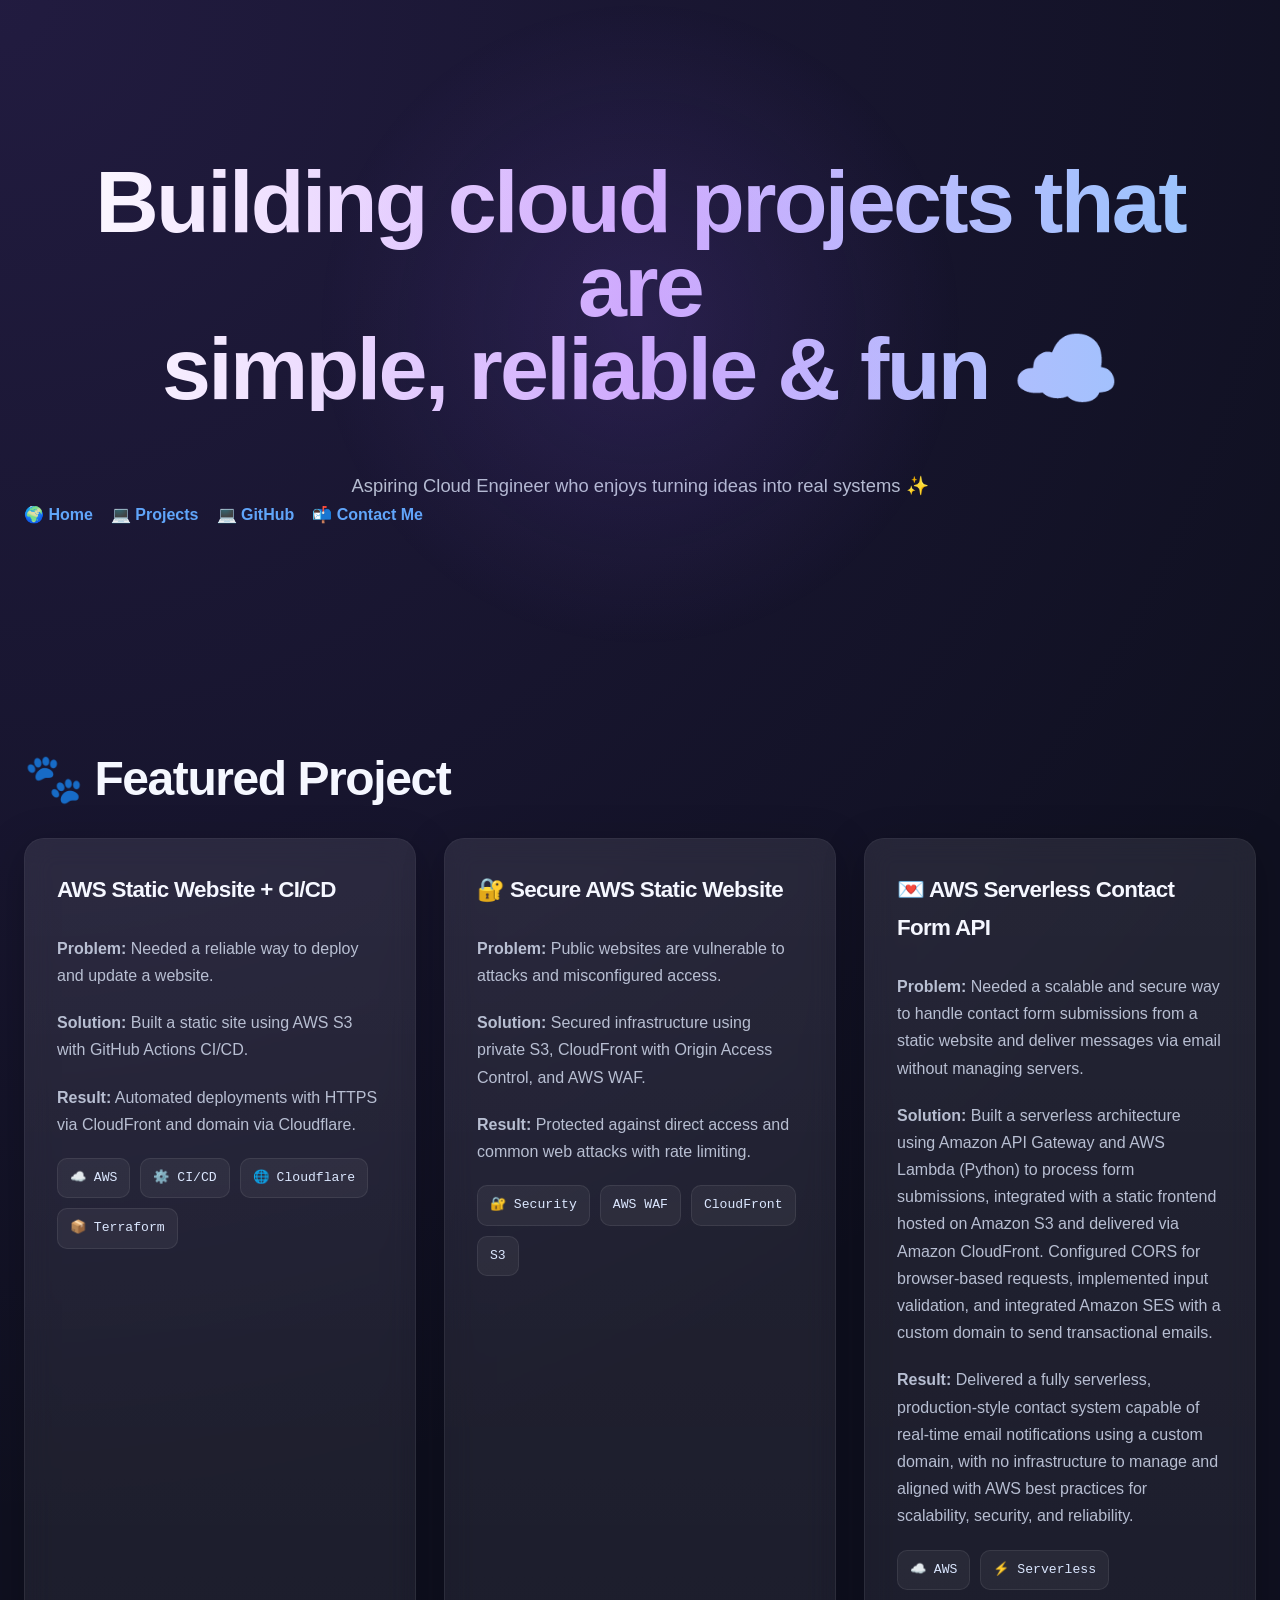
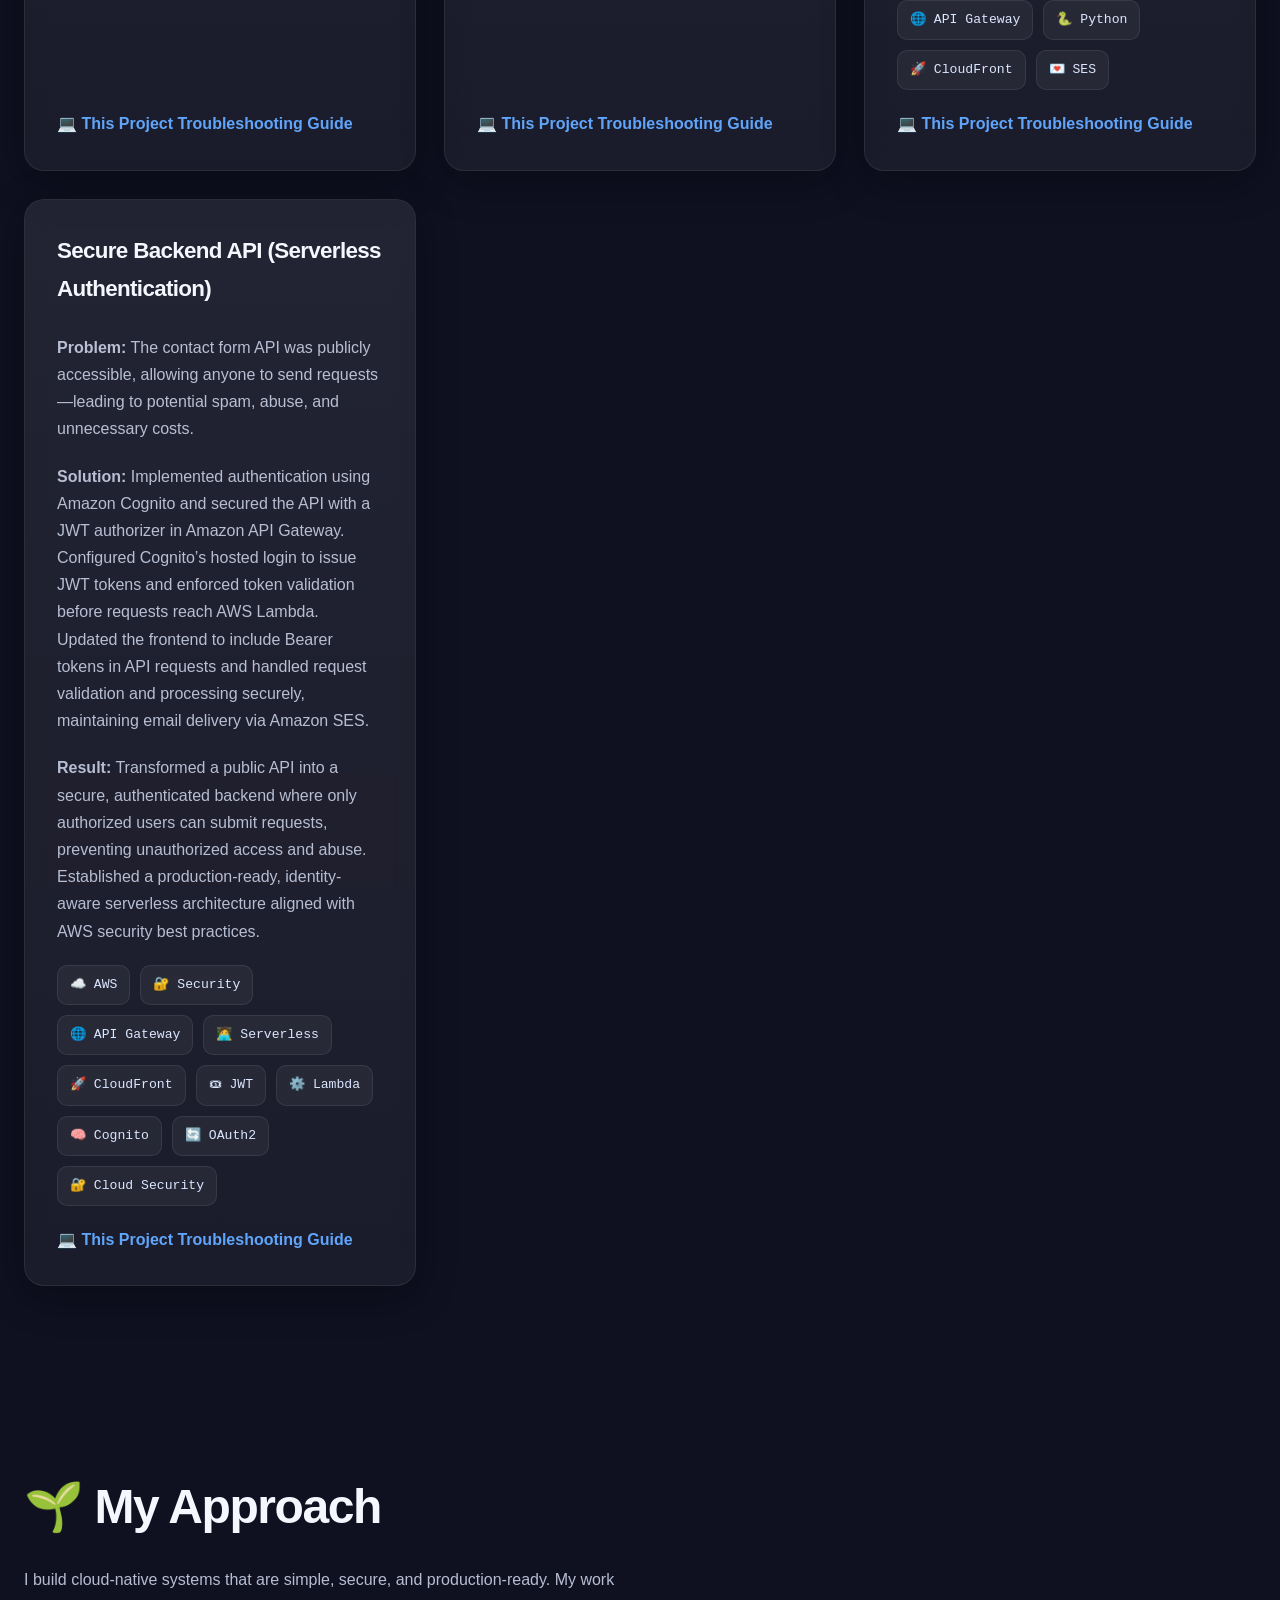
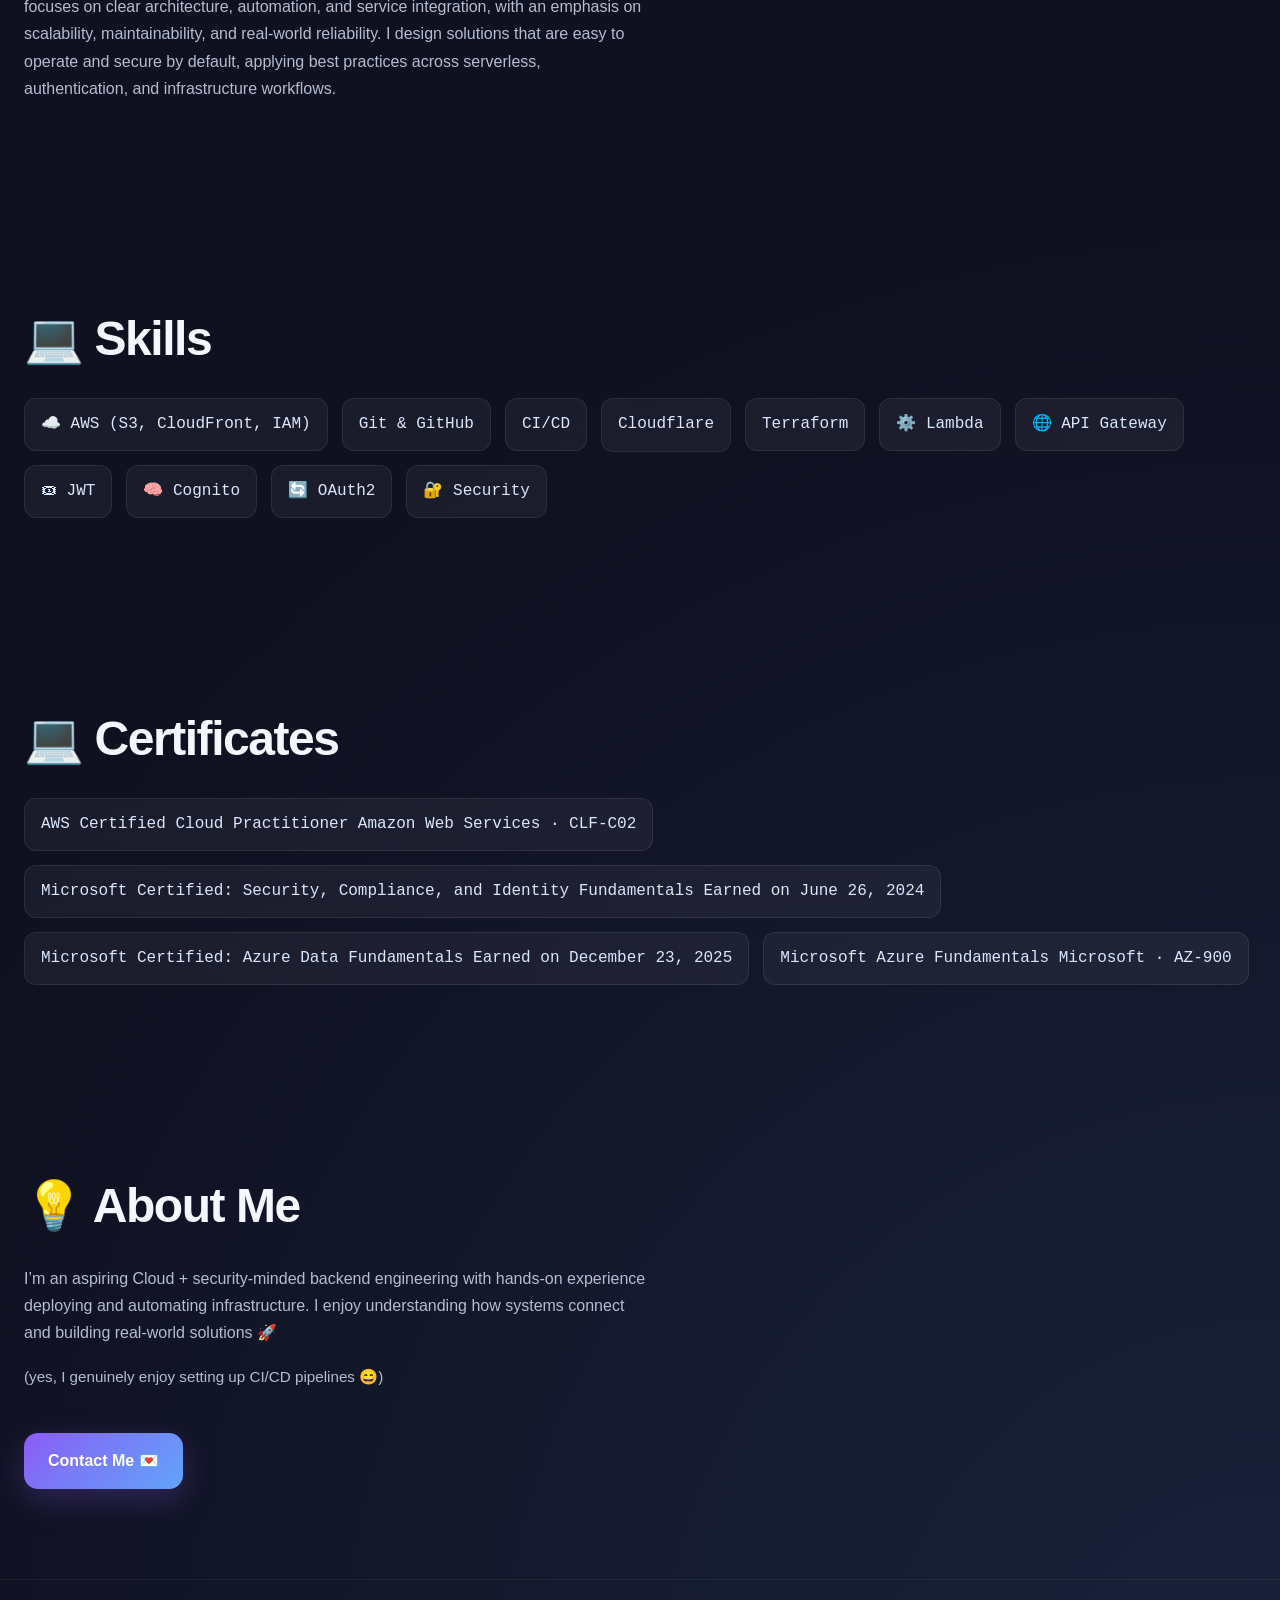
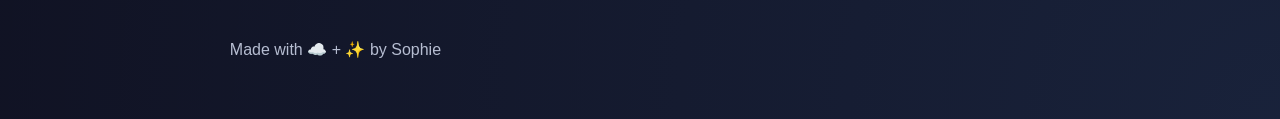
==== index.html @ dbc2b615 "Edit index content" ====
<!DOCTYPE html>
<html lang="en">
<head>
  <meta charset="UTF-8">
  <title>Sophie | Cloud Engineer ☁️</title>
  <meta name="viewport" content="width=device-width, initial-scale=1.0">

  <!-- Font -->
  <link href="https://fonts.googleapis.com/css2?family=Poppins:wght@300;400;600&display=swap" rel="stylesheet">

  <!-- CSS -->
  <link rel="stylesheet" href="styles.css">

     
</head>

<body>

  <!-- HERO -->
  <header class="hero">
    <h1>
      Building cloud projects that are<br>
      <span>simple, reliable & fun ☁️</span>
    </h1>
    <p class="tagline">
      Aspiring Cloud Engineer who enjoys turning ideas into real systems ✨
    </p>

      <div class="project-links">
      <a href="https://sophieworld.dev">🌍 Home</a>
      <a href="#projects">💻 Projects</a>
      <a href="https://github.com/User10538">💻 GitHub</a>
      <a href="#contact">📬 Contact Me</a>
    </div>
  </header>


  <!-- PROJECTS -->
  <section class="projects">
    <h2>🐾 Featured Project</h2>

<div class="projects-container" id ="projects">
  

  <div class="project-card">
    <h3>AWS Static Website + CI/CD</h3>

    <p><strong>Problem:</strong> Needed a reliable way to deploy and update a website.</p>
    <p><strong>Solution:</strong> Built a static site using AWS S3 with GitHub Actions CI/CD.</p>
    <p><strong>Result:</strong> Automated deployments with HTTPS via CloudFront and domain via Cloudflare.</p>

    <div class="tags">
      <span>☁️ AWS</span>
      <span>⚙️ CI/CD</span>
      <span>🌐 Cloudflare</span>
      <span>📦 Terraform</span>
    </div>
       <div class="project-links">
      <a href="https://sophieworld.atlassian.net/wiki/external/MWVhOWRiZjI1ZjM0NDRkMzgyNjg4NWQwNWUxMjgwNTY">💻 This Project Troubleshooting Guide</a>
    </div>
  </div>


  <div class="project-card">
    <h3>🔐 Secure AWS Static Website</h3>

    <p><strong>Problem:</strong> Public websites are vulnerable to attacks and misconfigured access.</p>
    <p><strong>Solution:</strong> Secured infrastructure using private S3, CloudFront with Origin Access Control, and AWS WAF.</p>
    <p><strong>Result:</strong> Protected against direct access and common web attacks with rate limiting.</p>

    <div class="tags">
      <span>🔐 Security</span>
      <span>AWS WAF</span>
      <span>CloudFront</span>
      <span>S3</span>
    </div>
       <div class="project-links">
      <a href="https://sophieworld.atlassian.net/wiki/external/M2U2MmE0ZGE2YWQ1NDhlZmI2MGJiOGY1M2U3ODUxMGE">💻 This Project Troubleshooting Guide</a>
    </div>
  </div>

  <div class="project-card">
    <h3>💌 AWS Serverless Contact Form API</h3>

    <p><strong>Problem:</strong> Needed a scalable and secure way to handle contact form submissions from a static website and 
      deliver messages via email without managing servers.</p>
    <p><strong>Solution:</strong> Built a serverless architecture using Amazon API Gateway and AWS Lambda (Python) to process form submissions, 
      integrated with a static frontend hosted on Amazon S3 and delivered via Amazon CloudFront. Configured CORS for browser-based requests, 
      implemented input validation, and integrated Amazon SES with a custom domain to send transactional emails.</p>
    <p><strong>Result:</strong> Delivered a fully serverless, production-style contact system capable of real-time email notifications using a
       custom domain, with no infrastructure to manage and aligned with AWS best practices for scalability, security, and reliability.</p>

    <div class="tags">
      <span>☁️ AWS</span>
      <span>⚡ Serverless</span>
      <span>🌐 API Gateway</span>
      <span>🐍 Python </span>
      <span>🚀 CloudFront</span>
      <span>💌  SES</span>
    </div>
    <div class="project-links">
      <a href="https://sophieworld.atlassian.net/wiki/external/YTQ1YmYyOWI2MWUzNGM2OGJiYjJjZmY1Y2RmMjhlNWE">💻 This Project Troubleshooting Guide</a>
    </div>
  </div>

  <div class="project-card">
    <h3> Secure Backend API (Serverless Authentication)</h3>

    <p><strong>Problem:</strong> The contact form API was publicly accessible, allowing anyone to send 
      requests—leading to potential spam, abuse, and unnecessary costs.</p>
    <p><strong>Solution:</strong> Implemented authentication using Amazon Cognito and secured the API with a JWT authorizer in Amazon API
       Gateway. Configured Cognito’s hosted login to issue JWT tokens and enforced token validation before requests reach AWS Lambda. 
       Updated the frontend to include Bearer tokens in API requests and handled request validation and processing securely, maintaining email delivery via Amazon SES.</p>
    <p><strong>Result:</strong> Transformed a public API into a secure, authenticated backend where only authorized users can submit requests, 
      preventing unauthorized access and abuse. Established a production-ready, identity-aware serverless architecture aligned with AWS security best practices.</p>

    <div class="tags">
      <span>☁️ AWS</span>
      <span>🔐 Security</span>
      <span>🌐 API Gateway</span>
      <span>🧑‍💻 Serverless</span>
      <span>🚀 CloudFront</span>
      <span>🎟 JWT</span>
      <span>⚙️ Lambda</span>
      <span>🧠 Cognito</span>
      <span>🔄 OAuth2</span>
      <span>🔐 Cloud Security</span>
    </div>
    <div class="project-links">
      <a href="https://sophieworld.atlassian.net/wiki/external/ZDk4ODVmYTkwNTE2NDFkZTk5OGEwMDhiNWNiNjA1MjU">💻 This Project Troubleshooting Guide</a>
    </div>
  </div>
   </div>
</div>

</div>

  </section>
<!-- 
  ARCHITECTURE
  <section class="architecture">
    <h2>☁️ How It Works</h2>

      <p class="arch-desc">
      This project uses a simple but powerful cloud architecture:
    </p>

    <div class="diagram">
      <div>User 🌍</div>
      <div>↓</div>
      <div>Cloudflare 🌐</div>
      <div>↓</div>
      <div>CloudFront ⚡</div>
      <div>↓</div>
      <div>S3 Bucket 📦</div>
    </div>

<p class="arch-desc">
      Designed and deployed a secure cloud architecture using AWS S3, CloudFront, and AWS WAF. 
      Implemented Origin Access Control, managed security rules, and rate limiting to prevent unauthorized access and mitigate common web threats.
    </p>
  <div class="diagram">
    <div>🌍 User</div>
    <div>↓</div>
    <div>🌐 Cloudflare</div>
    <div>↓</div>
    <div>🛡️ AWS WAF</div>
    <div>↓</div>
    <div>⚡ CloudFront</div>
    <div>↓</div>
    <div>📦 S3 (Private)</div>
  </div>
    
  </section> -->

  <!-- APPROACH -->
  <section class="approach">
    <h2>🌱 My Approach</h2>
    <p>
      I build cloud-native systems that are simple, secure, and production-ready. My work focuses on clear architecture, automation, 
      and service integration, with an emphasis on scalability, maintainability, and real-world reliability. I design solutions that are 
      easy to operate and secure by default, applying best practices across serverless, authentication, and infrastructure workflows.
    </p>
  </section>

  <!-- SKILLS -->
  <section class="skills-section">
    <h2>💻 Skills</h2>

    <div class="skills">
      <span>☁️ AWS (S3, CloudFront, IAM)</span>
      <span>Git & GitHub</span>
      <span>CI/CD</span>
      <span>Cloudflare</span>
      <span>Terraform</span>
      <span>⚙️ Lambda</span>
      <span>🌐 API Gateway</span>
      <span>🎟 JWT</span>
      <span>🧠 Cognito</span>
      <span>🔄 OAuth2</span>
      <span>🔐 Security</span>
    </div>
  </section>

    <!-- Certificates -->
  <section class="skills-section">
    <h2>💻 Certificates</h2>

    <div class="skills">
      <span>AWS Certified Cloud Practitioner
        Amazon Web Services · CLF-C02</span>
      <span>Microsoft Certified: Security, Compliance, and Identity Fundamentals
        Earned on June 26, 2024</span>
      <span>Microsoft Certified: Azure Data Fundamentals
        Earned on December 23, 2025</span>
      <span>Microsoft Azure Fundamentals
        Microsoft · AZ-900</span>
    </div>
  </section>

  <!-- ABOUT -->
  <section class="about">
    <h2>💡 About Me</h2>

    <p>
      I’m an aspiring Cloud + security-minded backend engineering with hands-on experience deploying and automating infrastructure.
      I enjoy understanding how systems connect and building real-world solutions 🚀
    </p>

    <p class="small-note">
      (yes, I genuinely enjoy setting up CI/CD pipelines 😄)
    </p>
    <div id="contact">
    <a class="cta" href="contact.html">
      Contact Me 💌
    </a>
    </div>
    </section>
  </section>

  <!-- FOOTER -->
  <footer>
    <p>Made with ☁️ + ✨ by Sophie</p>
  </footer>

  <!-- SCROLL ANIMATION -->
  <script>
    const elements = document.querySelectorAll("section");

    const observer = new IntersectionObserver(entries => {
      entries.forEach(entry => {
        if (entry.isIntersecting) {
          entry.target.classList.add("show");
        }
      });
    });

    elements.forEach(el => {
      el.classList.add("fade-in");
      observer.observe(el);
    });
  </script>

</body>
</html>
---- styles.css ----
/* =========================================
   SOPHIEWORLD.DEV
   MODERN CLOUD ENGINEER PORTFOLIO
========================================= */

:root {
  --bg: #0f1020;

  --surface: rgba(255, 255, 255, 0.05);
  --surface-strong: rgba(255, 255, 255, 0.08);

  --text: #f5f7ff;
  --muted: #b6bdd1;

  --accent: #8b5cf6;
  --accent-2: #60a5fa;

  --accent-soft: rgba(139, 92, 246, 0.18);

  --border: rgba(255, 255, 255, 0.08);

  --shadow:
    0 10px 40px rgba(0, 0, 0, 0.25);

  --radius: 20px;

  --max-width: 1200px;
}

/* =========================================
   RESET
========================================= */

* {
  box-sizing: border-box;
}

html {
  scroll-behavior: smooth;
}

body {
  margin: 0;

  font-family: 'Inter', sans-serif;

  color: var(--text);

  background:
    radial-gradient(
      circle at top left,
      rgba(139, 92, 246, 0.15),
      transparent 30%
    ),

    radial-gradient(
      circle at bottom right,
      rgba(96, 165, 250, 0.12),
      transparent 30%
    ),

    var(--bg);

  line-height: 1.7;

  -webkit-font-smoothing: antialiased;
  text-rendering: optimizeLegibility;

  overflow-x: hidden;

  position: relative;
}

/* =========================================
   SUBTLE NOISE TEXTURE
========================================= */

body::after {
  content: "";

  position: fixed;
  inset: 0;

  background-image:
    radial-gradient(
      rgba(255,255,255,0.03) 1px,
      transparent 1px
    );

  background-size: 4px 4px;

  opacity: 0.15;

  pointer-events: none;

  z-index: -1;
}

/* =========================================
   TYPOGRAPHY
========================================= */

h1,
h2,
h3,
h4 {
  margin-top: 0;
  letter-spacing: -0.03em;
}

h1 {
  font-size: clamp(3rem, 7vw, 5.5rem);
  line-height: 0.95;
  font-weight: 800;
}

h2 {
  font-size: clamp(2rem, 5vw, 3rem);
  margin-bottom: 18px;
}

h3 {
  font-size: 1.4rem;
}

p {
  color: var(--muted);
  font-size: 1rem;

  max-width: 70ch;
}

a {
  text-decoration: none;
}

.highlight {
  color: var(--accent-2);
}

/* =========================================
   LAYOUT
========================================= */

section {
  padding: 90px 24px;
}

.container {
  width: 100%;
  max-width: var(--max-width);
  margin: 0 auto;
}

/* =========================================
   NAVBAR
========================================= */

.navbar {
  position: sticky;
  top: 0;

  z-index: 1000;

  backdrop-filter: blur(14px);

  background:
    rgba(15,16,32,0.7);

  border-bottom:
    1px solid rgba(255,255,255,0.06);
}

.nav-container {
  max-width: var(--max-width);

  margin: 0 auto;

  padding: 18px 24px;

  display: flex;
  justify-content: space-between;
  align-items: center;
}

.logo {
  font-weight: 800;
  font-size: 1.1rem;

  color: white;
}

.nav-links {
  display: flex;
  gap: 24px;
}

.nav-links a {
  color: var(--muted);

  font-weight: 500;

  transition: color 0.2s ease;
}

.nav-links a:hover {
  color: white;
}

/* =========================================
   HERO
========================================= */

.hero {
  padding: 160px 24px 120px;
  text-align: center;
  position: relative;
}

.hero::before {
  content: "";

  position: absolute;
  inset: 0;

  background:
    radial-gradient(
      circle at center,
      rgba(139, 92, 246, 0.15),
      transparent 45%
    );

  pointer-events: none;
}

.hero-content {
  position: relative;
  z-index: 2;

  max-width: 950px;
  margin: 0 auto;
}

.hero h1 {
  background:
    linear-gradient(
      90deg,
      #ffffff,
      #d8b4fe,
      #93c5fd
    );

  -webkit-background-clip: text;
  -webkit-text-fill-color: transparent;
}

.hero p {
  max-width: 700px;

  margin: 28px auto 0;

  font-size: 1.15rem;
}

.tagline {
  color: var(--muted);
}

.hero-buttons {
  margin-top: 42px;

  display: flex;
  justify-content: center;
  gap: 16px;
  flex-wrap: wrap;
}

/* =========================================
   BUTTONS
========================================= */

.button {
  display: inline-flex;
  align-items: center;
  justify-content: center;

  padding: 14px 22px;

  border-radius: 14px;

  font-weight: 600;

  transition:
    transform 0.25s ease,
    opacity 0.25s ease,
    background 0.25s ease;
}

.button-primary {
  background:
    linear-gradient(
      135deg,
      var(--accent),
      var(--accent-2)
    );

  color: white;

  box-shadow:
    0 10px 30px rgba(139, 92, 246, 0.25);
}

.button-primary:hover {
  transform: translateY(-3px);
}

.button-secondary {
  background: rgba(255,255,255,0.04);

  border: 1px solid var(--border);

  color: var(--text);

  backdrop-filter: blur(10px);
}

.button-secondary:hover {
  background: rgba(255,255,255,0.08);
}

/* =========================================
   SECTION HEADERS
========================================= */

.section-header {
  margin-bottom: 60px;
}

.section-header h2 {
  margin-bottom: 14px;
}

.section-header p {
  max-width: 700px;
}

/* =========================================
   PROJECTS
========================================= */

.projects-container {
  display: grid;

  grid-template-columns:
    repeat(auto-fit, minmax(340px, 1fr));

  gap: 28px;
}

.project-card {
  background: var(--surface);

  backdrop-filter: blur(14px);

  border: 1px solid var(--border);

  border-radius: var(--radius);

  padding: 32px;

  box-shadow: var(--shadow);

  transition:
    transform 0.3s ease,
    border-color 0.3s ease,
    box-shadow 0.3s ease;

  display: flex;
  flex-direction: column;
  gap: 20px;

  position: relative;

  overflow: hidden;
}

.project-card::before {
  content: "";

  position: absolute;

  inset: 0;

  background:
    linear-gradient(
      180deg,
      rgba(255,255,255,0.04),
      transparent
    );

  pointer-events: none;
}

.project-card:hover {
  transform: translateY(-8px);

  border-color:
    rgba(139, 92, 246, 0.35);

  box-shadow:
    0 25px 60px rgba(139,92,246,0.15),
    0 0 30px rgba(96,165,250,0.08);
}

.project-card h3 {
  margin-bottom: 6px;
}

.project-card p {
  margin: 0;
}

/* =========================================
   TAGS
========================================= */

.tags {
  display: flex;
  flex-wrap: wrap;
  gap: 10px;
}

.tags span {
  background:
    rgba(255,255,255,0.05);

  border:
    1px solid rgba(255,255,255,0.08);

  color: #dbe7ff;

  padding: 8px 12px;

  border-radius: 10px;

  font-size: 0.82rem;
  font-weight: 500;

  font-family:
    'JetBrains Mono',
    monospace;
}

/* =========================================
   LINKS
========================================= */

.project-links {
  display: flex;
  gap: 18px;

  margin-top: auto;
}

.project-links a {
  color: var(--accent-2);

  font-weight: 600;

  transition: opacity 0.2s ease;
}

.project-links a:hover {
  opacity: 0.7;
}

/* =========================================
   ARCHITECTURE SECTION
========================================= */

.architecture {
  position: relative;
}

.architecture::before {
  content: "";

  position: absolute;
  inset: 0;

  background:
    linear-gradient(
      180deg,
      rgba(255,255,255,0.02),
      transparent
    );

  pointer-events: none;
}

.arch-desc {
  margin-bottom: 40px;
}

.diagram {
  display: flex;
  flex-direction: column;
  align-items: center;

  gap: 16px;
}

.diagram div {
  background:
    rgba(255,255,255,0.05);

  backdrop-filter: blur(12px);

  border:
    1px solid rgba(255,255,255,0.08);

  border-radius: 14px;

  padding: 16px 24px;

  min-width: 240px;

  box-shadow:
    0 10px 30px rgba(0,0,0,0.2);

  font-weight: 600;
}

/* =========================================
   SKILLS
========================================= */

.skills-section {
  position: relative;
}

.skills {
  display: flex;
  flex-wrap: wrap;
  gap: 14px;
}

.skills span {
  background:
    rgba(255,255,255,0.05);

  border:
    1px solid rgba(255,255,255,0.08);

  backdrop-filter: blur(12px);

  padding: 12px 16px;

  border-radius: 12px;

  color: #dbe7ff;

  font-weight: 500;

  transition:
    transform 0.2s ease,
    background 0.2s ease;

  font-family:
    'JetBrains Mono',
    monospace;
}

.skills span:hover {
  transform: translateY(-3px);

  background:
    rgba(255,255,255,0.08);
}

/* =========================================
   ABOUT
========================================= */

.about {
  position: relative;
}

.about-content {
  max-width: 750px;
}

.small-note {
  margin-top: 18px;

  font-size: 0.95rem;
}

/* =========================================
   CTA
========================================= */

.cta {
  display: inline-flex;

  margin-top: 28px;

  padding: 14px 24px;

  border-radius: 14px;

  background:
    linear-gradient(
      135deg,
      var(--accent),
      var(--accent-2)
    );

  color: white;

  font-weight: 600;

  box-shadow:
    0 10px 30px rgba(139,92,246,0.25);

  transition:
    transform 0.25s ease;
}

.cta:hover {
  transform: translateY(-3px);
}

/* =========================================
   FOOTER
========================================= */

footer {
  padding: 40px 24px;

  color: #8e97aa;

  text-align: center;

  font-size: 0.9rem;

  border-top:
    1px solid rgba(255,255,255,0.06);
}

/* =========================================
   ANIMATIONS
========================================= */

.fade-in {
  opacity: 0;

  transform: translateY(30px);

  transition:
    opacity 0.8s ease,
    transform 0.8s ease;
}

.fade-in.show {
  opacity: 1;
  transform: translateY(0);
}

/* =========================================
   RESPONSIVE
========================================= */

@media (max-width: 768px) {
  section {
    padding: 72px 20px;
  }

  .hero {
    padding: 130px 20px 90px;
  }

  .hero-buttons {
    flex-direction: column;
    align-items: center;
  }

  .projects-container {
    grid-template-columns: 1fr;
  }

  .project-card {
    padding: 26px;
  }

  .nav-links {
    display: none;
  }

  h1 {
    line-height: 1;
  }
}
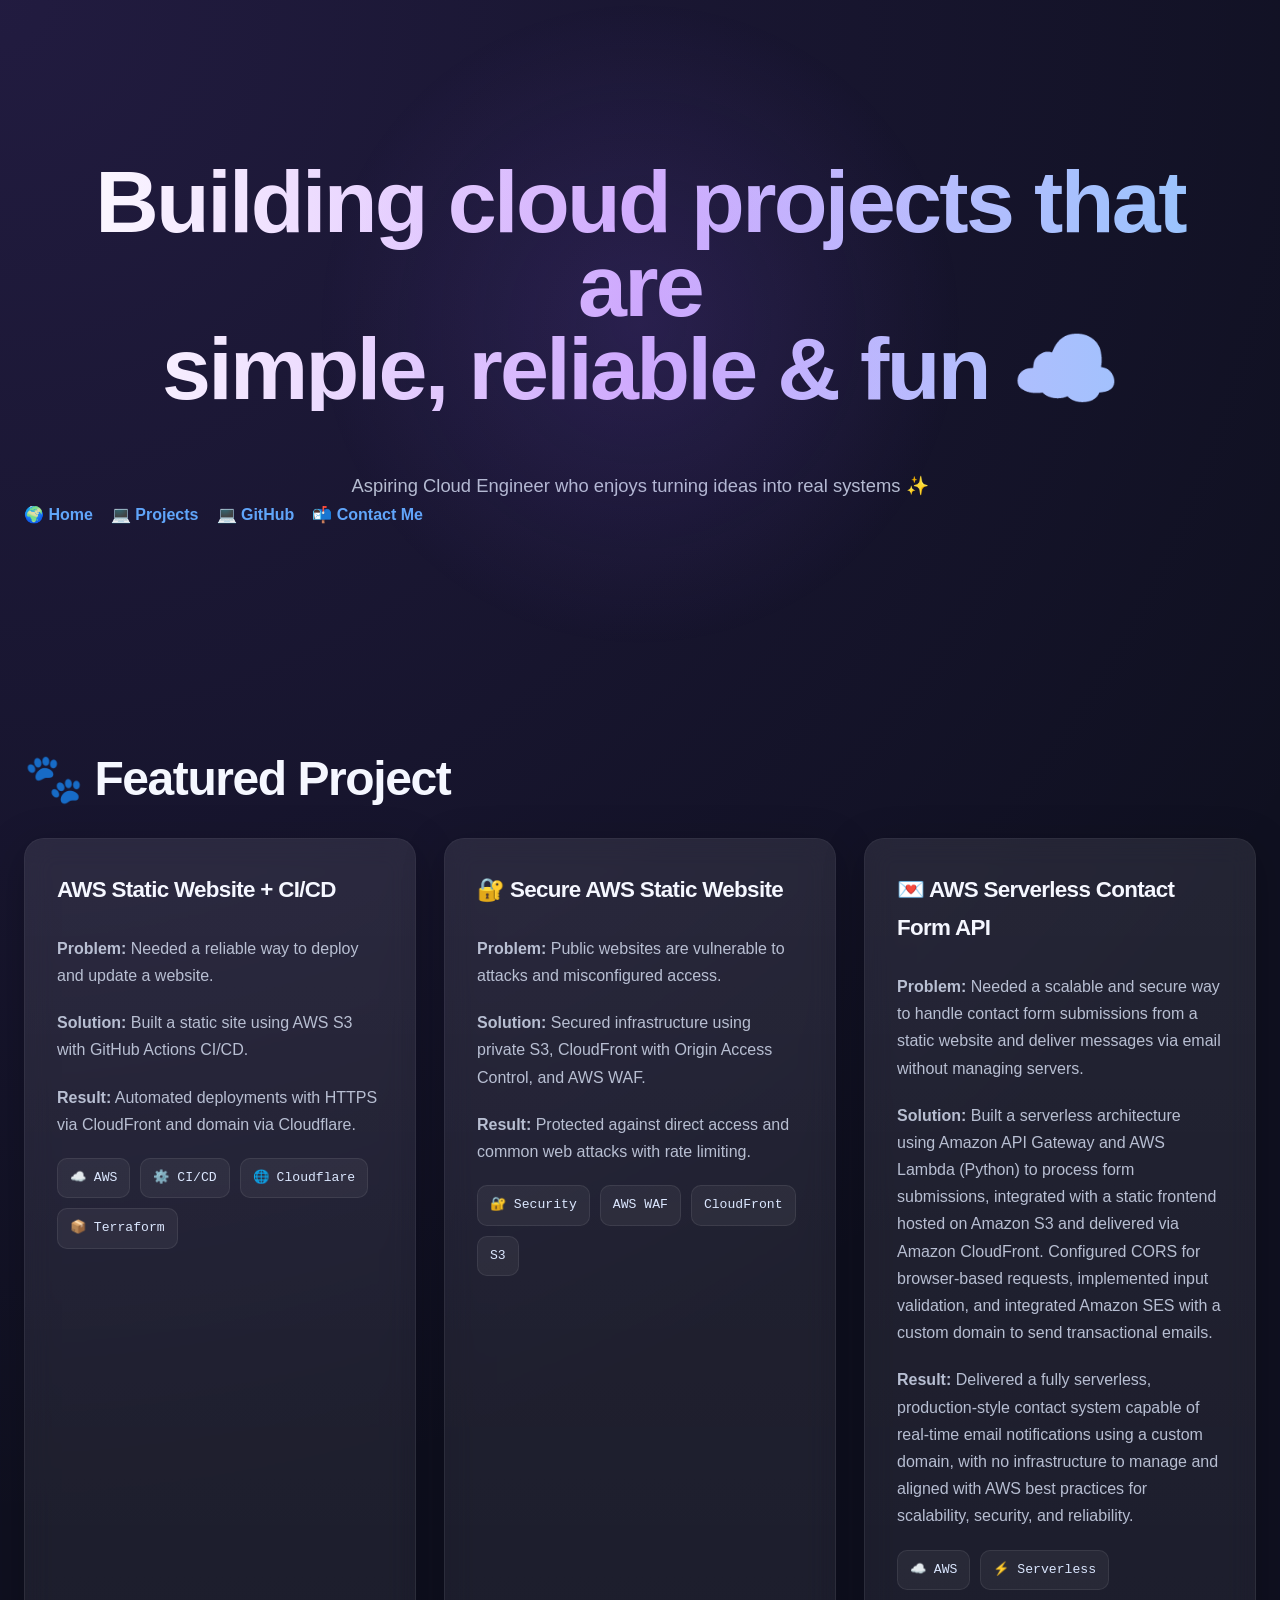
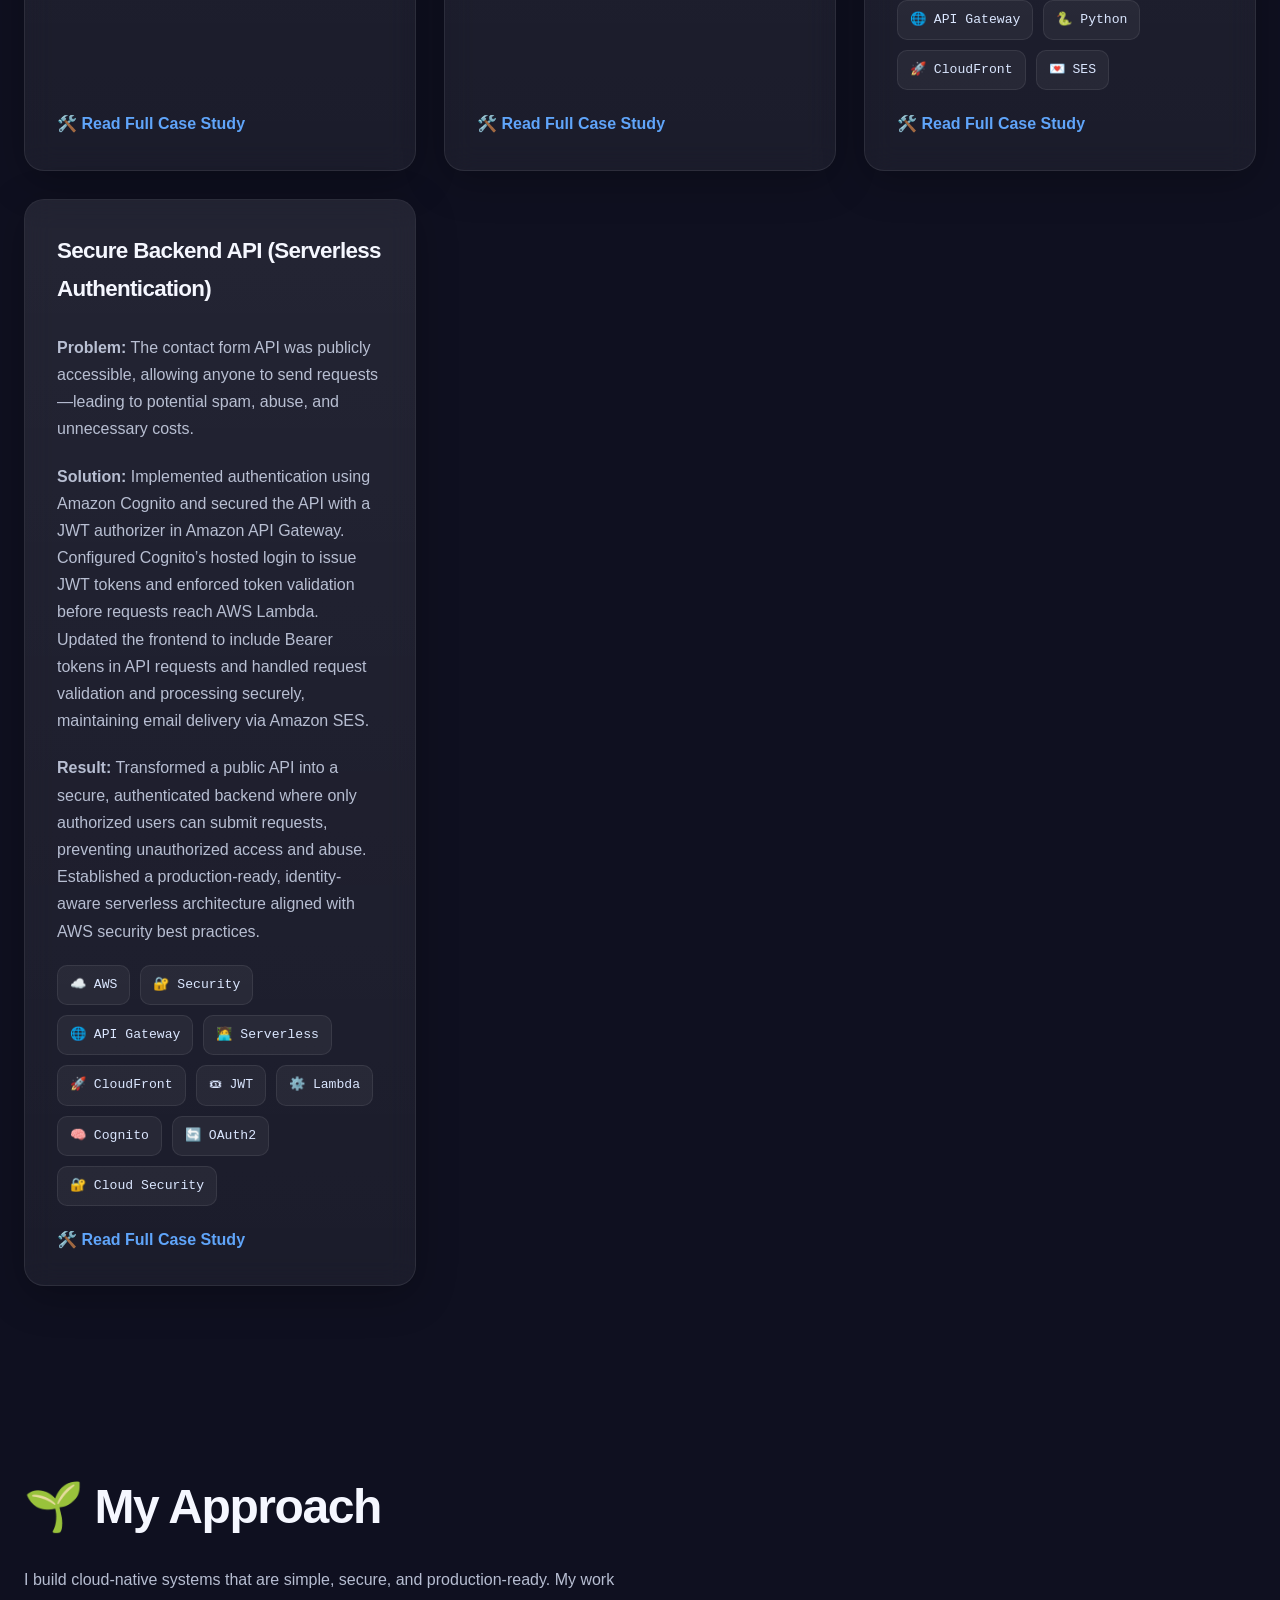
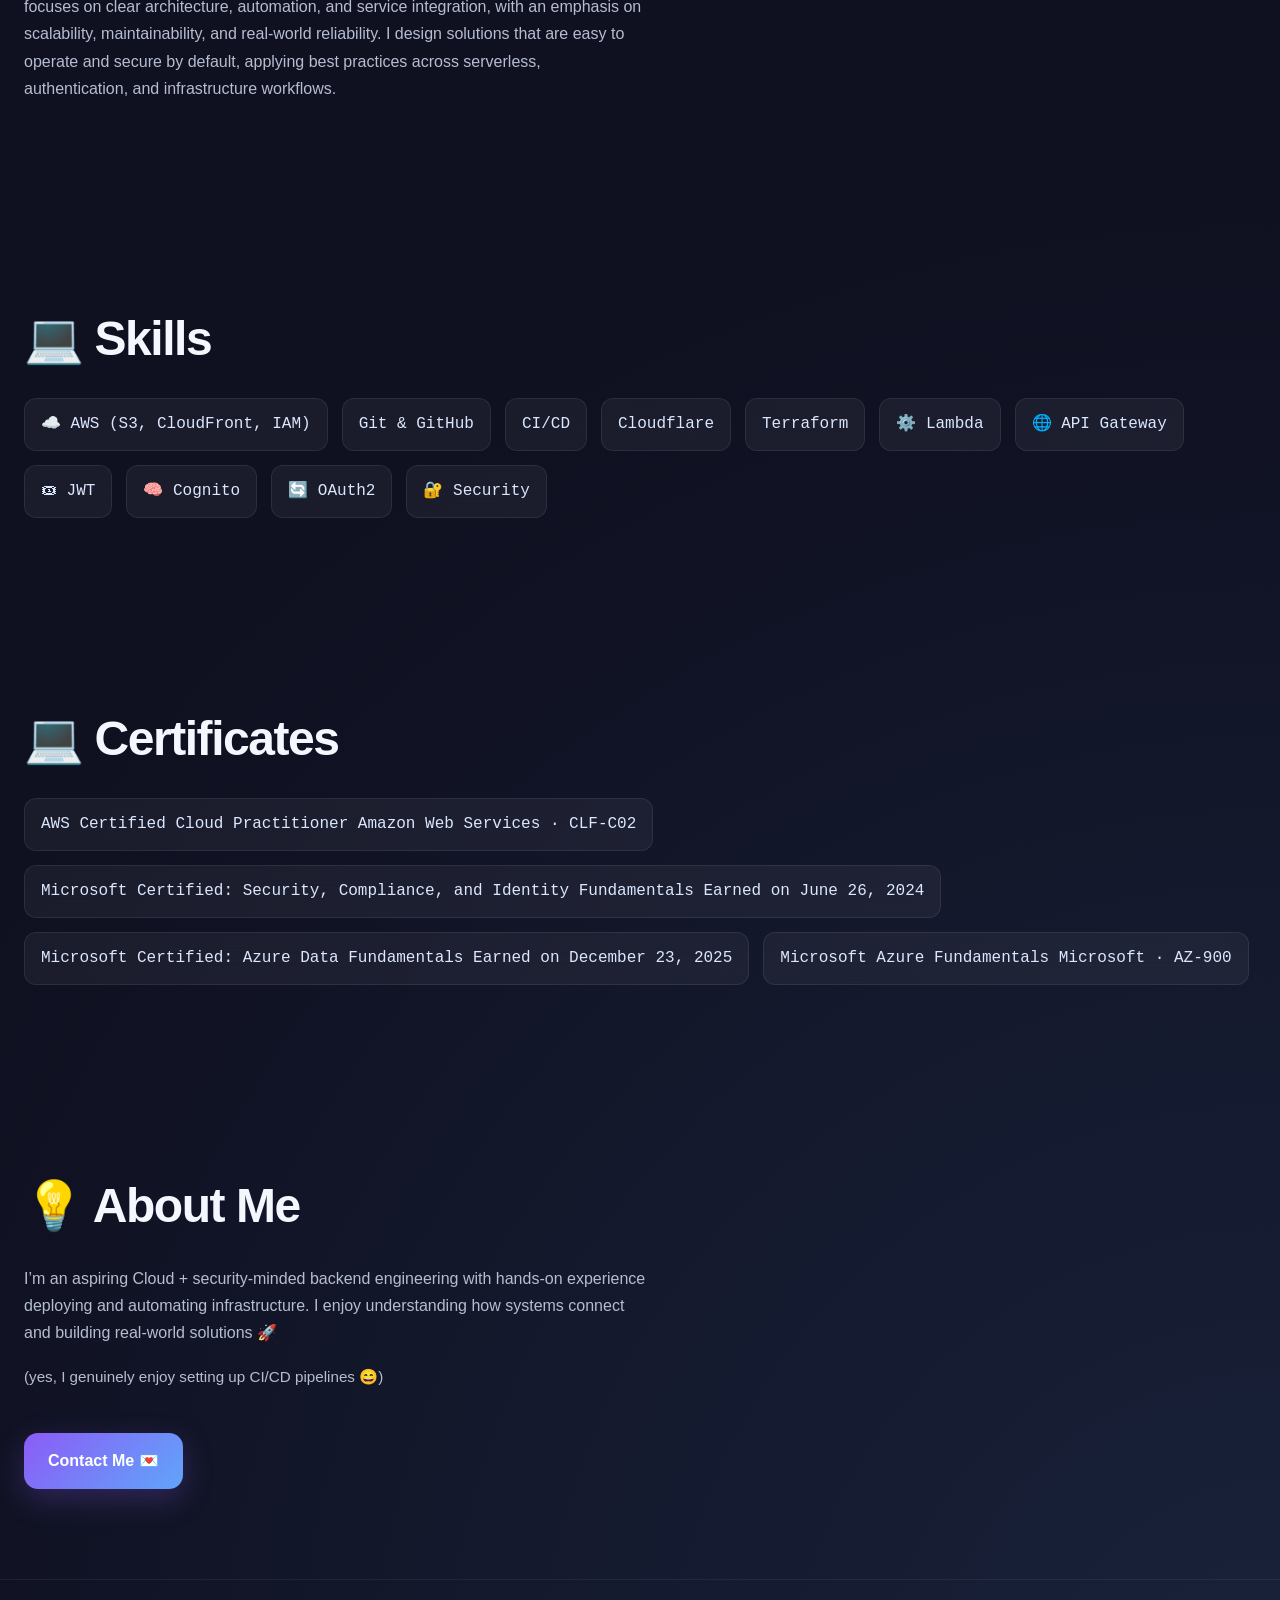
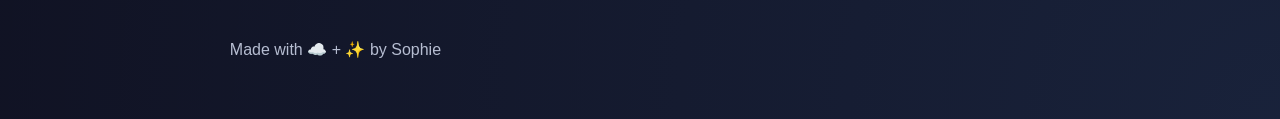
==== commit 8fd59c4b: "Edit index content" ====
--- a/index.html
+++ b/index.html
@@ -56,7 +56,7 @@
       <span>📦 Terraform</span>
     </div>
        <div class="project-links">
-      <a href="https://sophieworld.atlassian.net/wiki/external/MWVhOWRiZjI1ZjM0NDRkMzgyNjg4NWQwNWUxMjgwNTY">💻 This Project Troubleshooting Guide</a>
+      <a href="https://sophieworld.atlassian.net/wiki/external/MWVhOWRiZjI1ZjM0NDRkMzgyNjg4NWQwNWUxMjgwNTY">🛠️ Read Full Case Study</a>
     </div>
   </div>
 
@@ -75,7 +75,7 @@
       <span>S3</span>
     </div>
        <div class="project-links">
-      <a href="https://sophieworld.atlassian.net/wiki/external/M2U2MmE0ZGE2YWQ1NDhlZmI2MGJiOGY1M2U3ODUxMGE">💻 This Project Troubleshooting Guide</a>
+      <a href="https://sophieworld.atlassian.net/wiki/external/M2U2MmE0ZGE2YWQ1NDhlZmI2MGJiOGY1M2U3ODUxMGE">🛠️ Read Full Case Study</a>
     </div>
   </div>
 
@@ -99,7 +99,7 @@
       <span>💌  SES</span>
     </div>
     <div class="project-links">
-      <a href="https://sophieworld.atlassian.net/wiki/external/YTQ1YmYyOWI2MWUzNGM2OGJiYjJjZmY1Y2RmMjhlNWE">💻 This Project Troubleshooting Guide</a>
+      <a href="https://sophieworld.atlassian.net/wiki/external/YTQ1YmYyOWI2MWUzNGM2OGJiYjJjZmY1Y2RmMjhlNWE">🛠️ Read Full Case Study</a>
     </div>
   </div>
 
@@ -127,7 +127,7 @@
       <span>🔐 Cloud Security</span>
     </div>
     <div class="project-links">
-      <a href="https://sophieworld.atlassian.net/wiki/external/ZDk4ODVmYTkwNTE2NDFkZTk5OGEwMDhiNWNiNjA1MjU">💻 This Project Troubleshooting Guide</a>
+      <a href="https://sophieworld.atlassian.net/wiki/external/ZDk4ODVmYTkwNTE2NDFkZTk5OGEwMDhiNWNiNjA1MjU">🛠️ Read Full Case Study</a>
     </div>
   </div>
    </div>
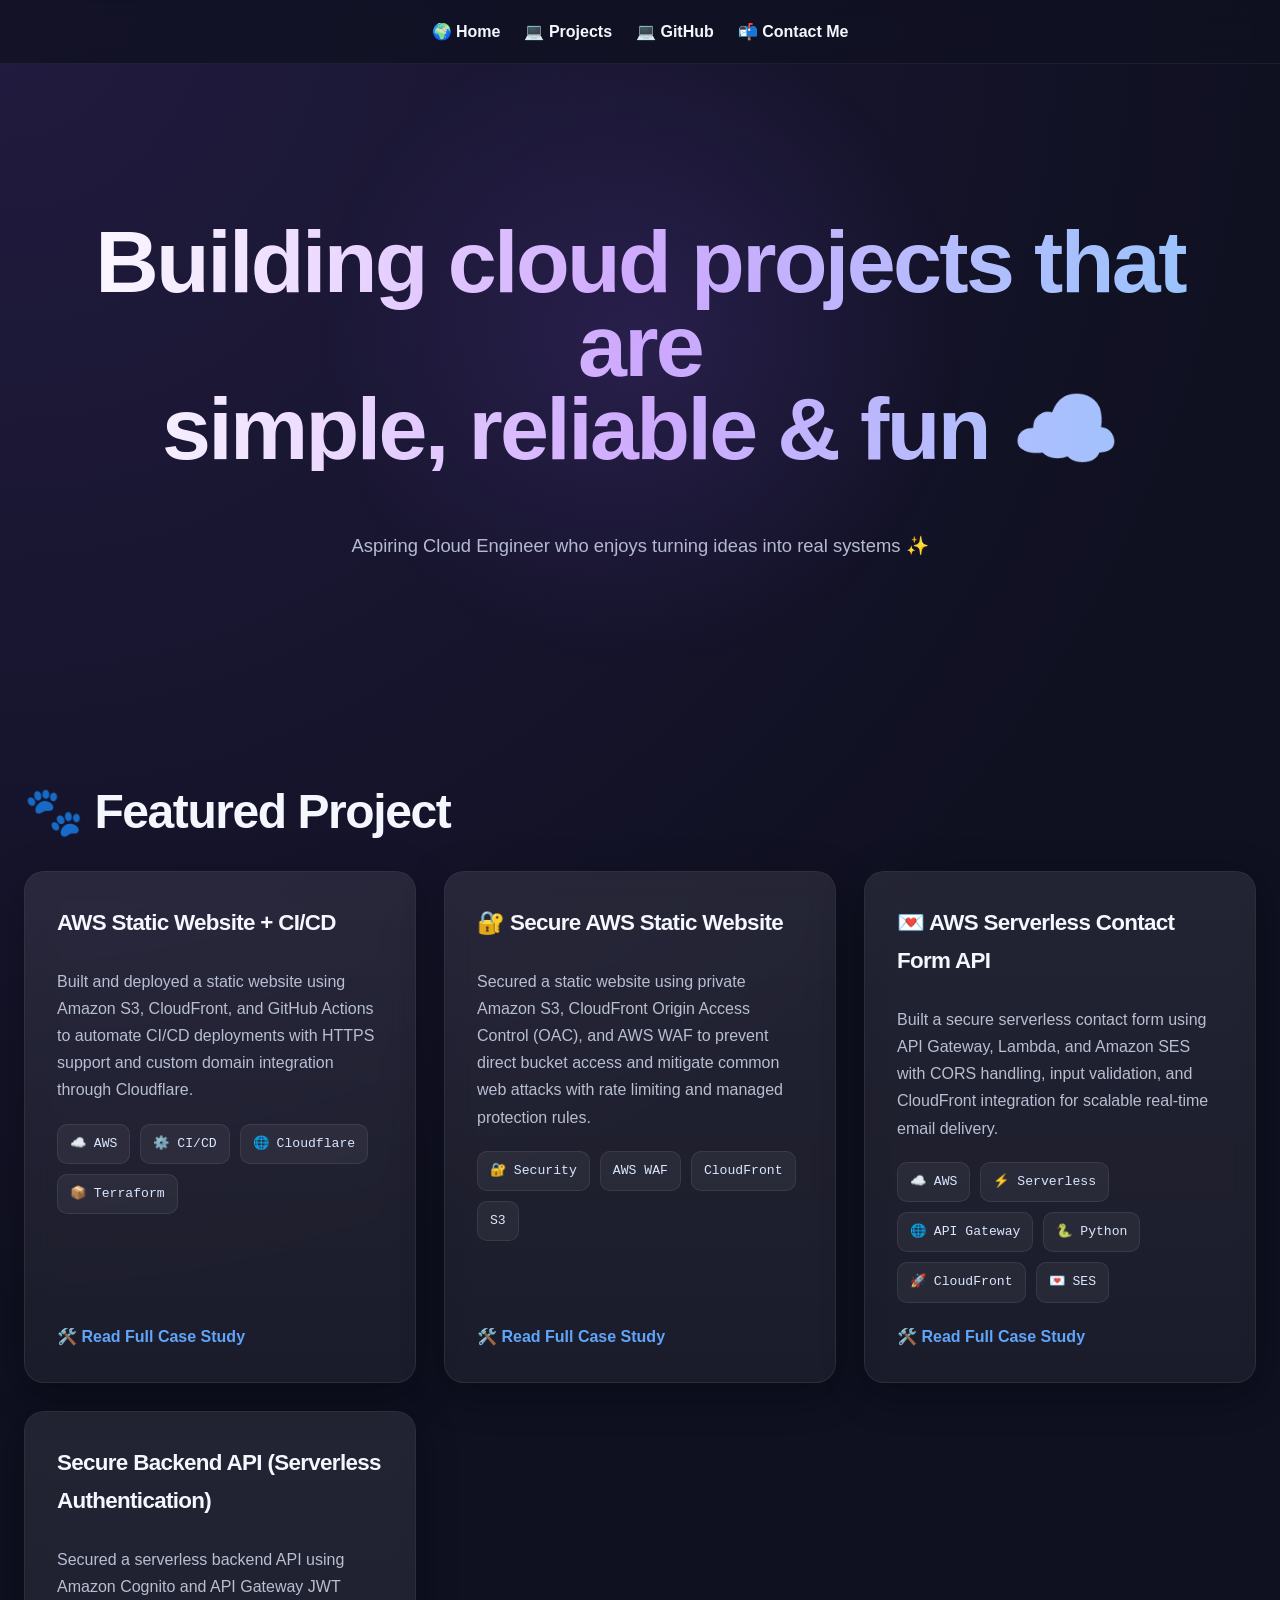
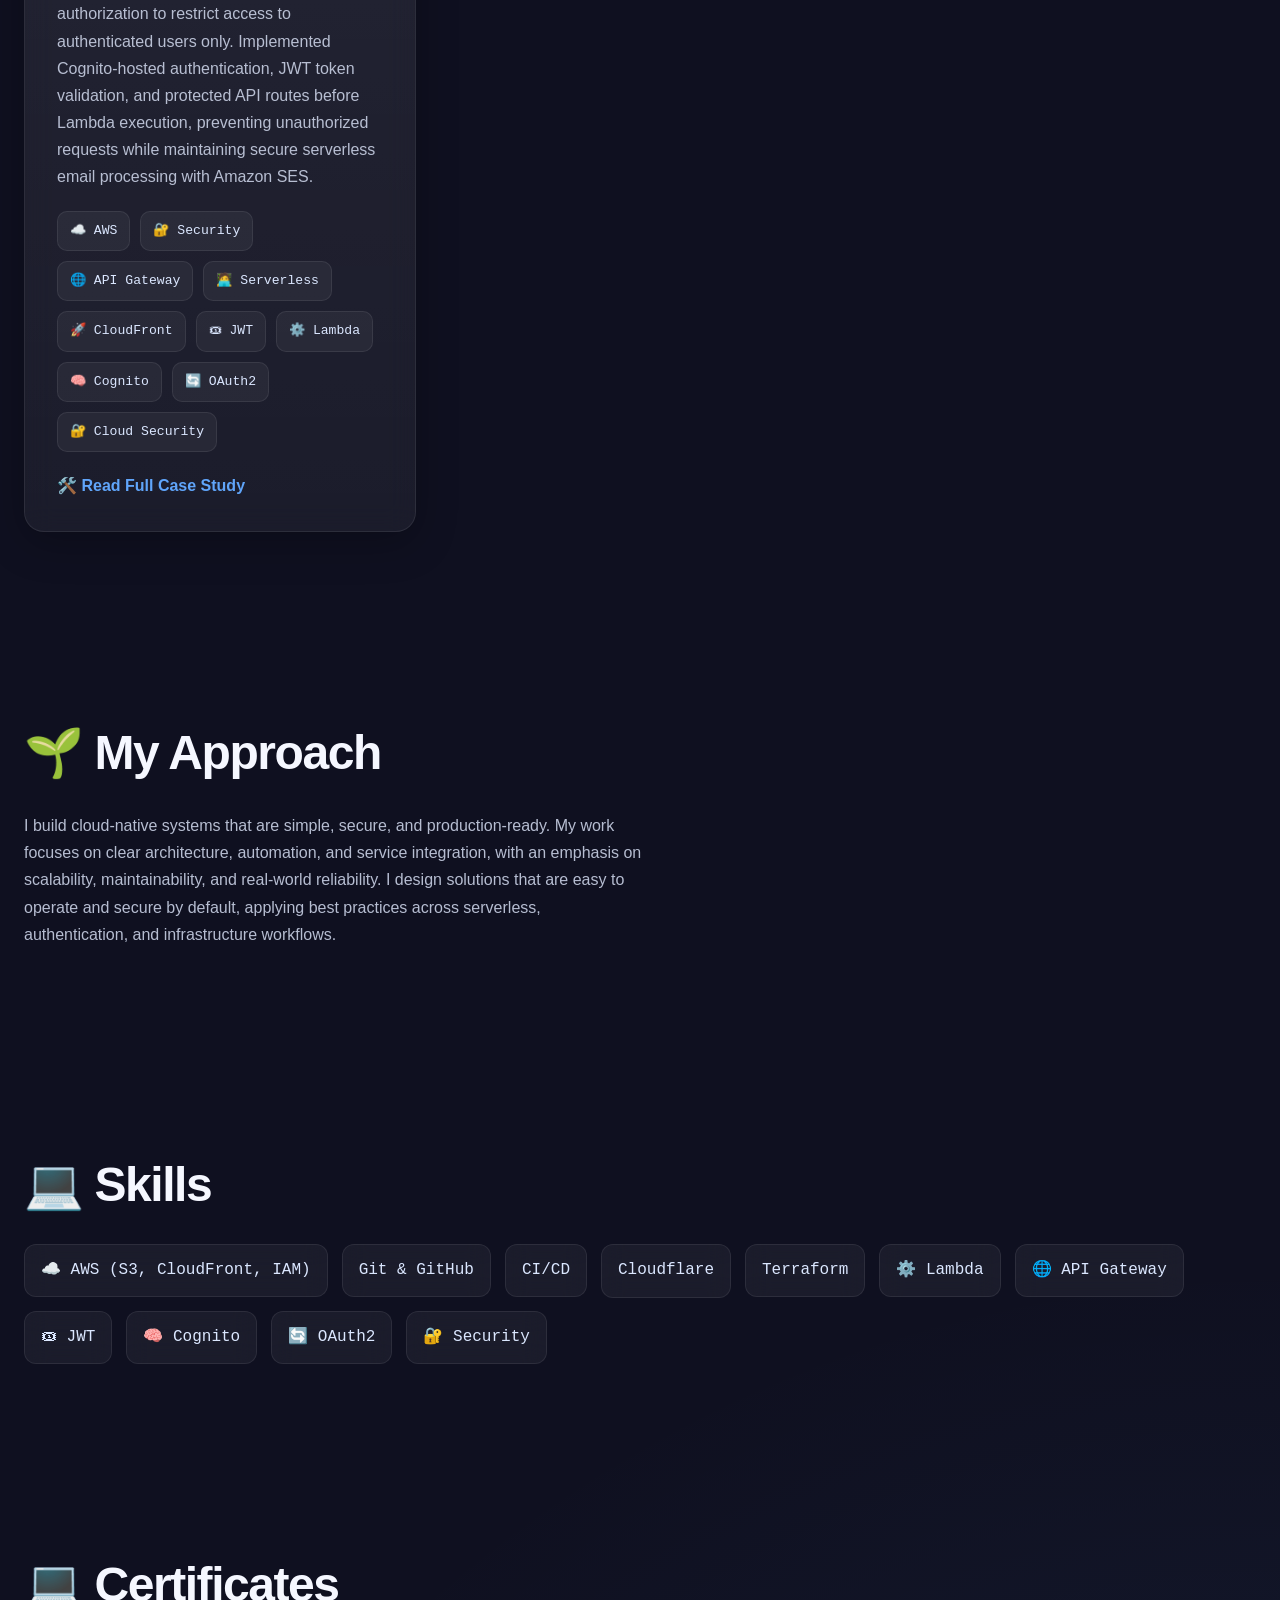
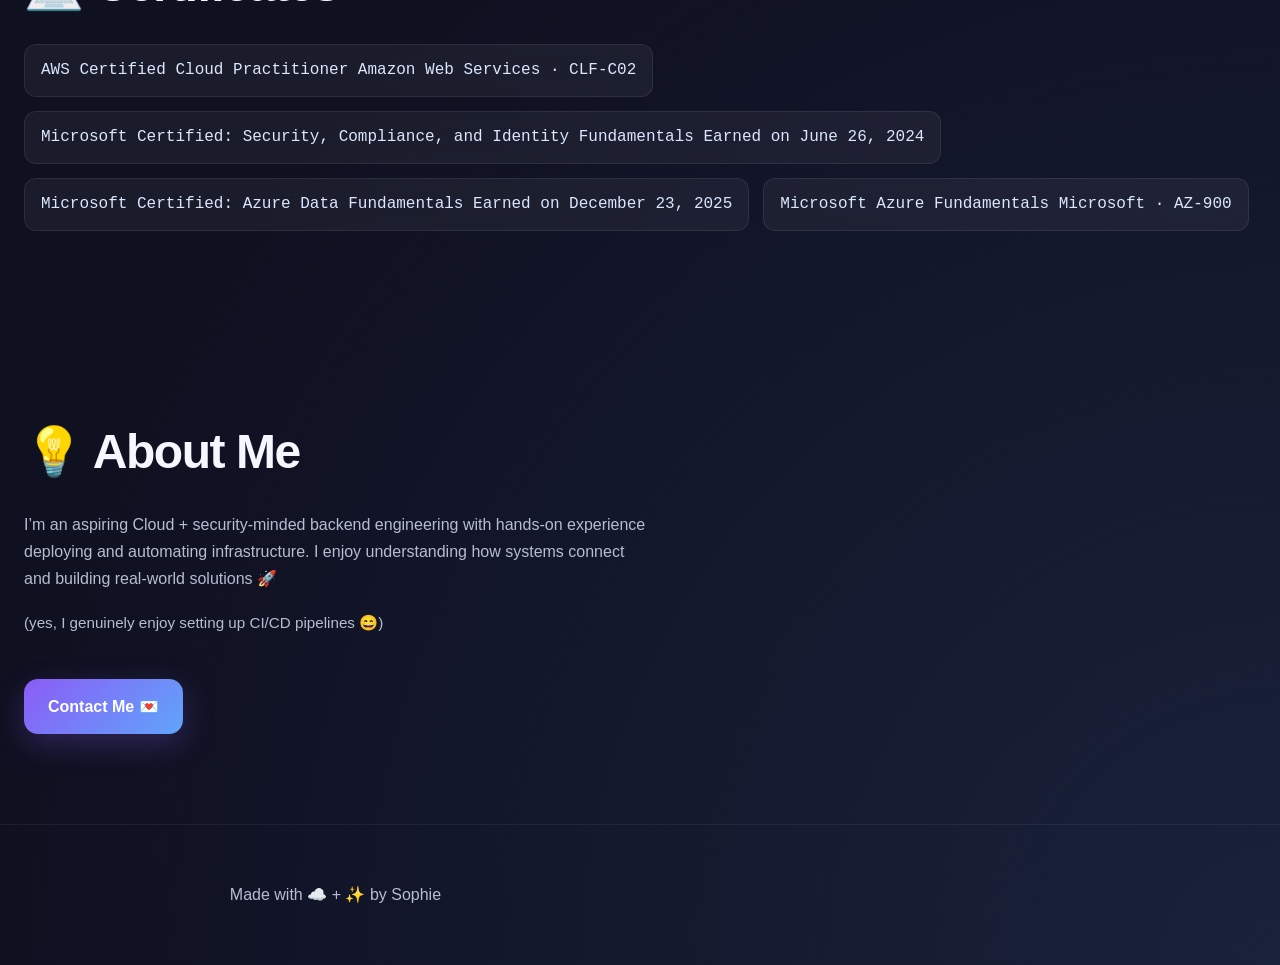
==== commit 86758290: "top link fixed" ====
--- a/index.html
+++ b/index.html
@@ -15,9 +15,15 @@
 </head>
 
 <body>
-
+ <div class="top-links">
+      <a href="https://sophieworld.dev">🌍 Home</a>
+      <a href="#projects">💻 Projects</a>
+      <a href="https://github.com/User10538">💻 GitHub</a>
+      <a href="#contact">📬 Contact Me</a>
+    </div>
   <!-- HERO -->
   <header class="hero">
+     
     <h1>
       Building cloud projects that are<br>
       <span>simple, reliable & fun ☁️</span>
@@ -26,13 +32,7 @@
       Aspiring Cloud Engineer who enjoys turning ideas into real systems ✨
     </p>
 
-      <div class="project-links">
-      <a href="https://sophieworld.dev">🌍 Home</a>
-      <a href="#projects">💻 Projects</a>
-      <a href="https://github.com/User10538">💻 GitHub</a>
-      <a href="#contact">📬 Contact Me</a>
-    </div>
-  </header>
+      </header>
 
 
   <!-- PROJECTS -->
@@ -45,9 +45,8 @@
   <div class="project-card">
     <h3>AWS Static Website + CI/CD</h3>
 
-    <p><strong>Problem:</strong> Needed a reliable way to deploy and update a website.</p>
-    <p><strong>Solution:</strong> Built a static site using AWS S3 with GitHub Actions CI/CD.</p>
-    <p><strong>Result:</strong> Automated deployments with HTTPS via CloudFront and domain via Cloudflare.</p>
+    <p>Built and deployed a static website using Amazon S3, CloudFront, and GitHub Actions to automate 
+      CI/CD deployments with HTTPS support and custom domain integration through Cloudflare.</p>
 
     <div class="tags">
       <span>☁️ AWS</span>
@@ -64,9 +63,9 @@
   <div class="project-card">
     <h3>🔐 Secure AWS Static Website</h3>
 
-    <p><strong>Problem:</strong> Public websites are vulnerable to attacks and misconfigured access.</p>
-    <p><strong>Solution:</strong> Secured infrastructure using private S3, CloudFront with Origin Access Control, and AWS WAF.</p>
-    <p><strong>Result:</strong> Protected against direct access and common web attacks with rate limiting.</p>
+    <p> Secured a static website using private Amazon S3, CloudFront Origin Access Control (OAC), 
+      and AWS WAF to prevent direct bucket access and mitigate common web attacks with rate limiting and managed protection rules.
+    </p>
 
     <div class="tags">
       <span>🔐 Security</span>
@@ -82,13 +81,8 @@
   <div class="project-card">
     <h3>💌 AWS Serverless Contact Form API</h3>
 
-    <p><strong>Problem:</strong> Needed a scalable and secure way to handle contact form submissions from a static website and 
-      deliver messages via email without managing servers.</p>
-    <p><strong>Solution:</strong> Built a serverless architecture using Amazon API Gateway and AWS Lambda (Python) to process form submissions, 
-      integrated with a static frontend hosted on Amazon S3 and delivered via Amazon CloudFront. Configured CORS for browser-based requests, 
-      implemented input validation, and integrated Amazon SES with a custom domain to send transactional emails.</p>
-    <p><strong>Result:</strong> Delivered a fully serverless, production-style contact system capable of real-time email notifications using a
-       custom domain, with no infrastructure to manage and aligned with AWS best practices for scalability, security, and reliability.</p>
+    <p>Built a secure serverless contact form using API Gateway, Lambda, and Amazon SES 
+      with CORS handling, input validation, and CloudFront integration for scalable real-time email delivery. </p>
 
     <div class="tags">
       <span>☁️ AWS</span>
@@ -106,13 +100,8 @@
   <div class="project-card">
     <h3> Secure Backend API (Serverless Authentication)</h3>
 
-    <p><strong>Problem:</strong> The contact form API was publicly accessible, allowing anyone to send 
-      requests—leading to potential spam, abuse, and unnecessary costs.</p>
-    <p><strong>Solution:</strong> Implemented authentication using Amazon Cognito and secured the API with a JWT authorizer in Amazon API
-       Gateway. Configured Cognito’s hosted login to issue JWT tokens and enforced token validation before requests reach AWS Lambda. 
-       Updated the frontend to include Bearer tokens in API requests and handled request validation and processing securely, maintaining email delivery via Amazon SES.</p>
-    <p><strong>Result:</strong> Transformed a public API into a secure, authenticated backend where only authorized users can submit requests, 
-      preventing unauthorized access and abuse. Established a production-ready, identity-aware serverless architecture aligned with AWS security best practices.</p>
+    <p>Secured a serverless backend API using Amazon Cognito and API Gateway JWT authorization to restrict access to authenticated users only.
+      Implemented Cognito-hosted authentication, JWT token validation, and protected API routes before Lambda execution, preventing unauthorized requests while maintaining secure serverless email processing with Amazon SES. </p>
 
     <div class="tags">
       <span>☁️ AWS</span>
--- a/styles.css
+++ b/styles.css
@@ -94,6 +94,52 @@
   pointer-events: none;
 
   z-index: -1;
+}
+
+/* =========================================
+   TOP NAV LINKS
+========================================= */
+
+.top-links {
+  position: fixed;
+
+  top: 0;
+  left: 0;
+
+  width: 100%;
+
+  display: flex;
+  justify-content: center;
+  align-items: center;
+  gap: 24px;
+
+  padding: 18px 22px;
+
+  z-index: 2000;
+
+  backdrop-filter: blur(14px);
+
+  background:
+    rgba(15,16,32,0.75);
+
+  border-bottom:
+    1px solid rgba(255,255,255,0.06);
+}
+
+.top-links a {
+  color: var(--text);
+
+  font-weight: 600;
+
+  transition:
+    opacity 0.2s ease,
+    transform 0.2s ease;
+}
+
+.top-links a:hover {
+  opacity: 0.7;
+
+  transform: translateY(-2px);
 }
 
 /* =========================================
@@ -110,12 +156,15 @@
 
 h1 {
   font-size: clamp(3rem, 7vw, 5.5rem);
+
   line-height: 0.95;
+
   font-weight: 800;
 }
 
 h2 {
   font-size: clamp(2rem, 5vw, 3rem);
+
   margin-bottom: 18px;
 }
 
@@ -125,6 +174,7 @@
 
 p {
   color: var(--muted);
+
   font-size: 1rem;
 
   max-width: 70ch;
@@ -148,72 +198,21 @@
 
 .container {
   width: 100%;
+
   max-width: var(--max-width);
+
   margin: 0 auto;
 }
 
 /* =========================================
-   NAVBAR
-========================================= */
-
-.navbar {
-  position: sticky;
-  top: 0;
-
-  z-index: 1000;
-
-  backdrop-filter: blur(14px);
-
-  background:
-    rgba(15,16,32,0.7);
-
-  border-bottom:
-    1px solid rgba(255,255,255,0.06);
-}
-
-.nav-container {
-  max-width: var(--max-width);
-
-  margin: 0 auto;
-
-  padding: 18px 24px;
-
-  display: flex;
-  justify-content: space-between;
-  align-items: center;
-}
-
-.logo {
-  font-weight: 800;
-  font-size: 1.1rem;
-
-  color: white;
-}
-
-.nav-links {
-  display: flex;
-  gap: 24px;
-}
-
-.nav-links a {
-  color: var(--muted);
-
-  font-weight: 500;
-
-  transition: color 0.2s ease;
-}
-
-.nav-links a:hover {
-  color: white;
-}
-
-/* =========================================
    HERO
 ========================================= */
 
 .hero {
-  padding: 160px 24px 120px;
+  padding: 220px 24px 120px;
+
   text-align: center;
+
   position: relative;
 }
 
@@ -221,6 +220,7 @@
   content: "";
 
   position: absolute;
+
   inset: 0;
 
   background:
@@ -235,9 +235,11 @@
 
 .hero-content {
   position: relative;
+
   z-index: 2;
 
   max-width: 950px;
+
   margin: 0 auto;
 }
 
@@ -272,6 +274,7 @@
   display: flex;
   justify-content: center;
   gap: 16px;
+
   flex-wrap: wrap;
 }
 
@@ -281,6 +284,7 @@
 
 .button {
   display: inline-flex;
+
   align-items: center;
   justify-content: center;
 
@@ -315,9 +319,11 @@
 }
 
 .button-secondary {
-  background: rgba(255,255,255,0.04);
-
-  border: 1px solid var(--border);
+  background:
+    rgba(255,255,255,0.04);
+
+  border:
+    1px solid var(--border);
 
   color: var(--text);
 
@@ -325,23 +331,8 @@
 }
 
 .button-secondary:hover {
-  background: rgba(255,255,255,0.08);
-}
-
-/* =========================================
-   SECTION HEADERS
-========================================= */
-
-.section-header {
-  margin-bottom: 60px;
-}
-
-.section-header h2 {
-  margin-bottom: 14px;
-}
-
-.section-header p {
-  max-width: 700px;
+  background:
+    rgba(255,255,255,0.08);
 }
 
 /* =========================================
@@ -362,7 +353,8 @@
 
   backdrop-filter: blur(14px);
 
-  border: 1px solid var(--border);
+  border:
+    1px solid var(--border);
 
   border-radius: var(--radius);
 
@@ -426,7 +418,9 @@
 
 .tags {
   display: flex;
+
   flex-wrap: wrap;
+
   gap: 10px;
 }
 
@@ -444,6 +438,7 @@
   border-radius: 10px;
 
   font-size: 0.82rem;
+
   font-weight: 500;
 
   font-family:
@@ -452,11 +447,12 @@
 }
 
 /* =========================================
-   LINKS
+   PROJECT LINKS
 ========================================= */
 
 .project-links {
   display: flex;
+
   gap: 18px;
 
   margin-top: auto;
@@ -467,7 +463,8 @@
 
   font-weight: 600;
 
-  transition: opacity 0.2s ease;
+  transition:
+    opacity 0.2s ease;
 }
 
 .project-links a:hover {
@@ -475,63 +472,6 @@
 }
 
 /* =========================================
-   ARCHITECTURE SECTION
-========================================= */
-
-.architecture {
-  position: relative;
-}
-
-.architecture::before {
-  content: "";
-
-  position: absolute;
-  inset: 0;
-
-  background:
-    linear-gradient(
-      180deg,
-      rgba(255,255,255,0.02),
-      transparent
-    );
-
-  pointer-events: none;
-}
-
-.arch-desc {
-  margin-bottom: 40px;
-}
-
-.diagram {
-  display: flex;
-  flex-direction: column;
-  align-items: center;
-
-  gap: 16px;
-}
-
-.diagram div {
-  background:
-    rgba(255,255,255,0.05);
-
-  backdrop-filter: blur(12px);
-
-  border:
-    1px solid rgba(255,255,255,0.08);
-
-  border-radius: 14px;
-
-  padding: 16px 24px;
-
-  min-width: 240px;
-
-  box-shadow:
-    0 10px 30px rgba(0,0,0,0.2);
-
-  font-weight: 600;
-}
-
-/* =========================================
    SKILLS
 ========================================= */
 
@@ -541,7 +481,9 @@
 
 .skills {
   display: flex;
+
   flex-wrap: wrap;
+
   gap: 14px;
 }
 
@@ -664,6 +606,7 @@
 
 .fade-in.show {
   opacity: 1;
+
   transform: translateY(0);
 }
 
@@ -672,16 +615,18 @@
 ========================================= */
 
 @media (max-width: 768px) {
+
   section {
     padding: 72px 20px;
   }
 
   .hero {
-    padding: 130px 20px 90px;
+    padding: 180px 20px 90px;
   }
 
   .hero-buttons {
     flex-direction: column;
+
     align-items: center;
   }
 
@@ -693,11 +638,15 @@
     padding: 26px;
   }
 
-  .nav-links {
-    display: none;
-  }
-
   h1 {
     line-height: 1;
   }
-}
+
+  .top-links {
+    flex-wrap: wrap;
+
+    gap: 14px;
+
+    padding: 14px;
+  }
+}
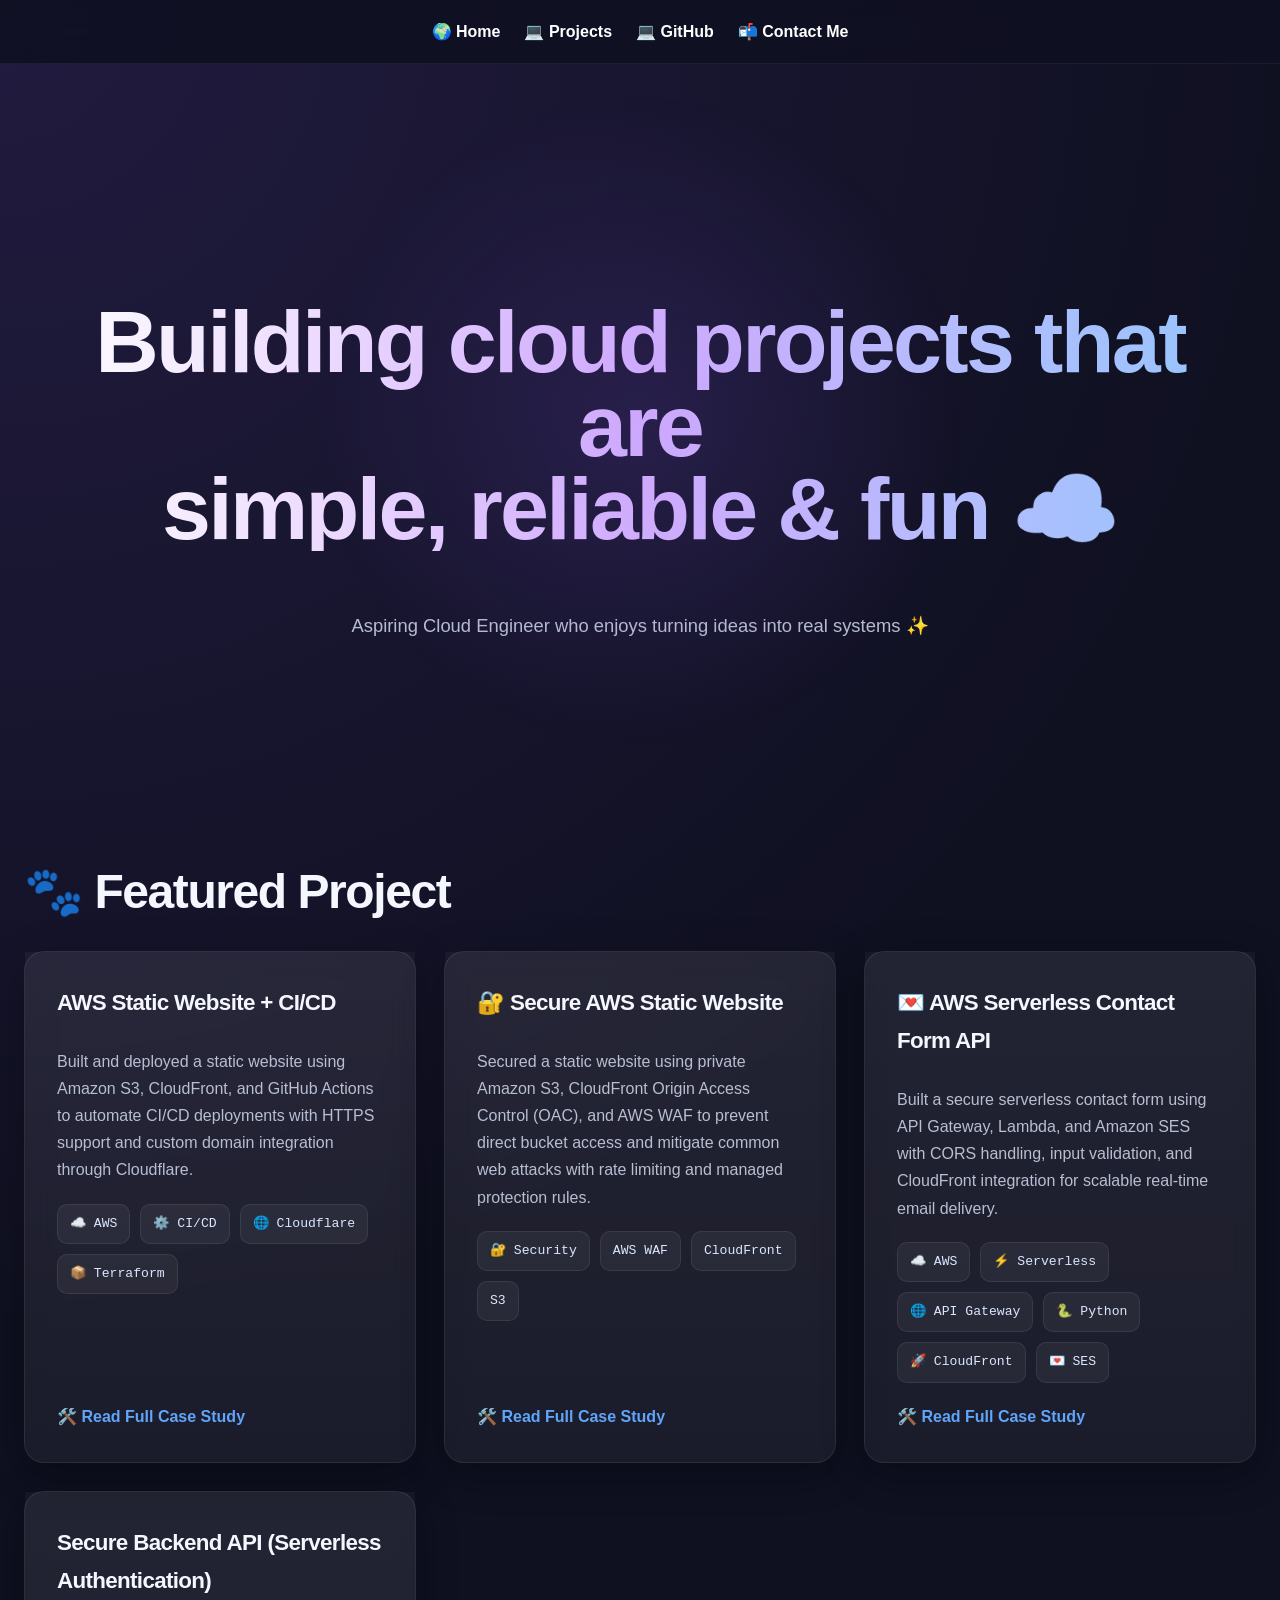
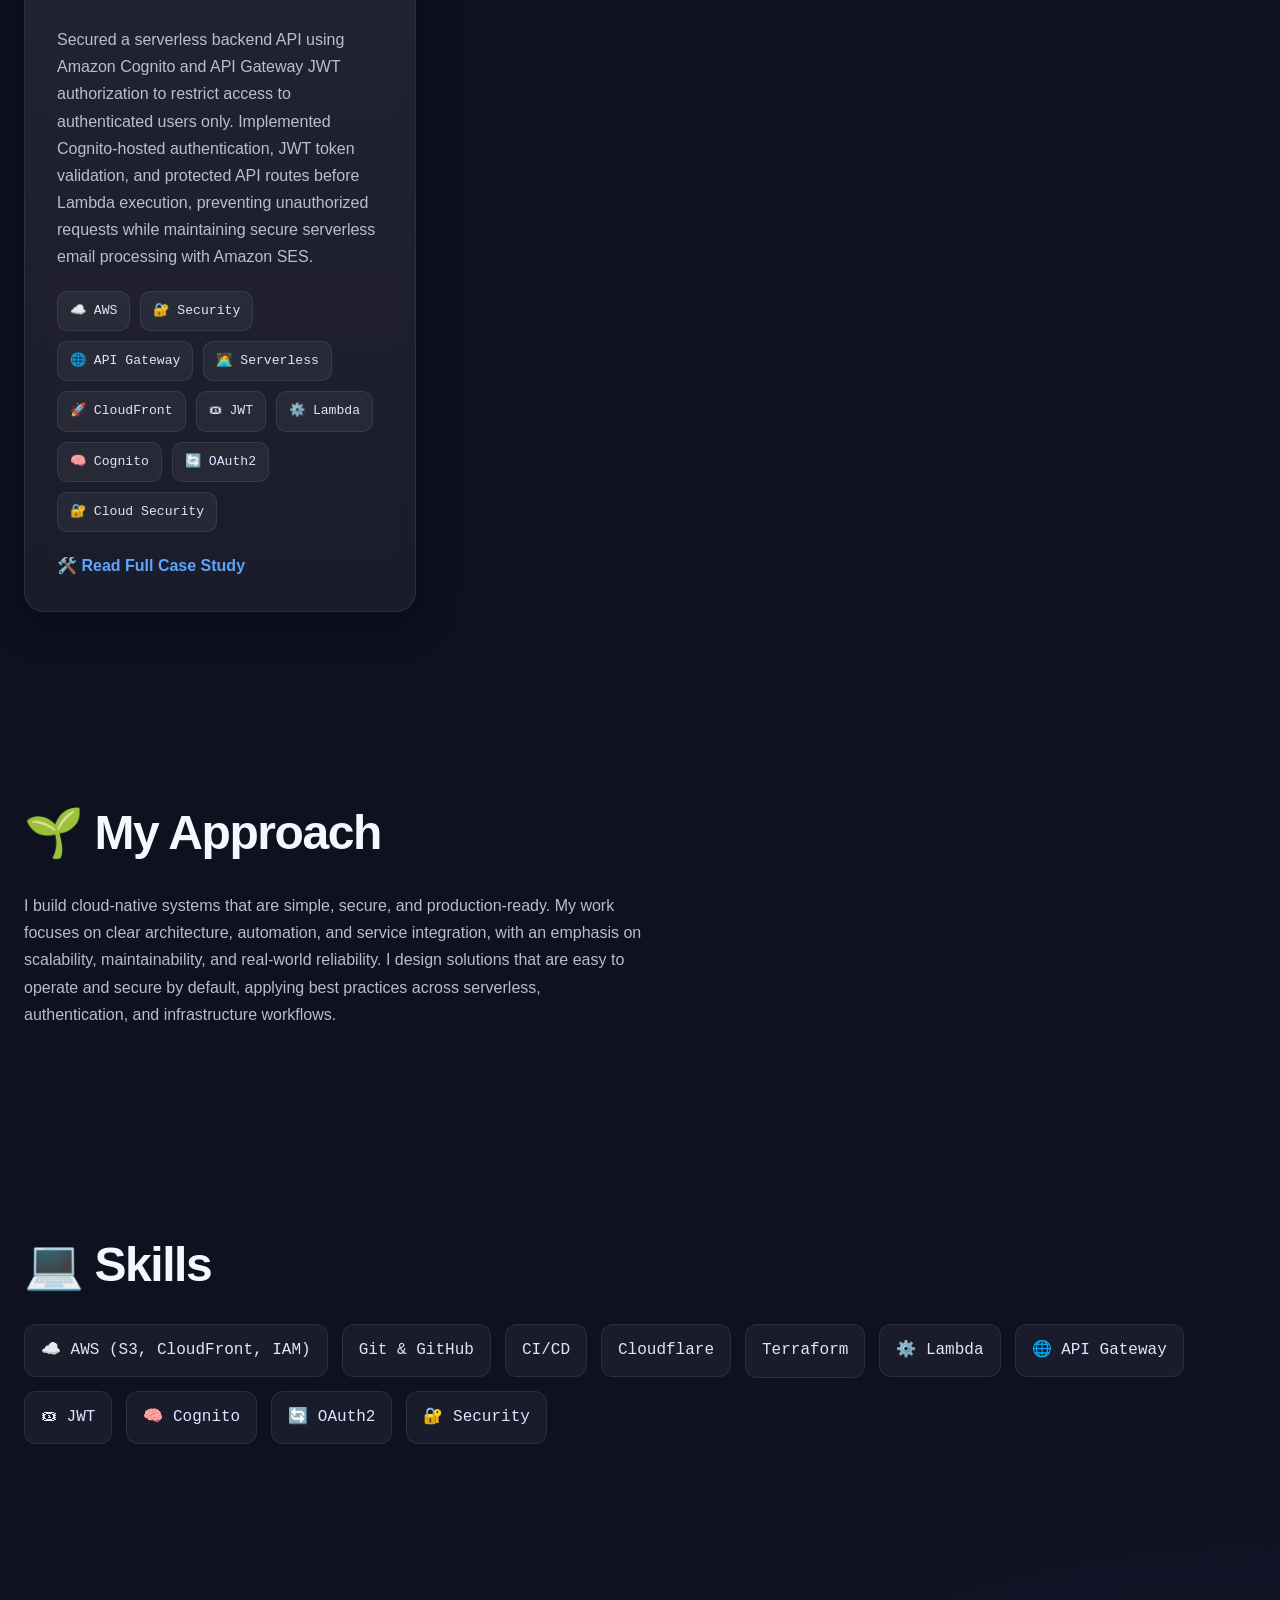
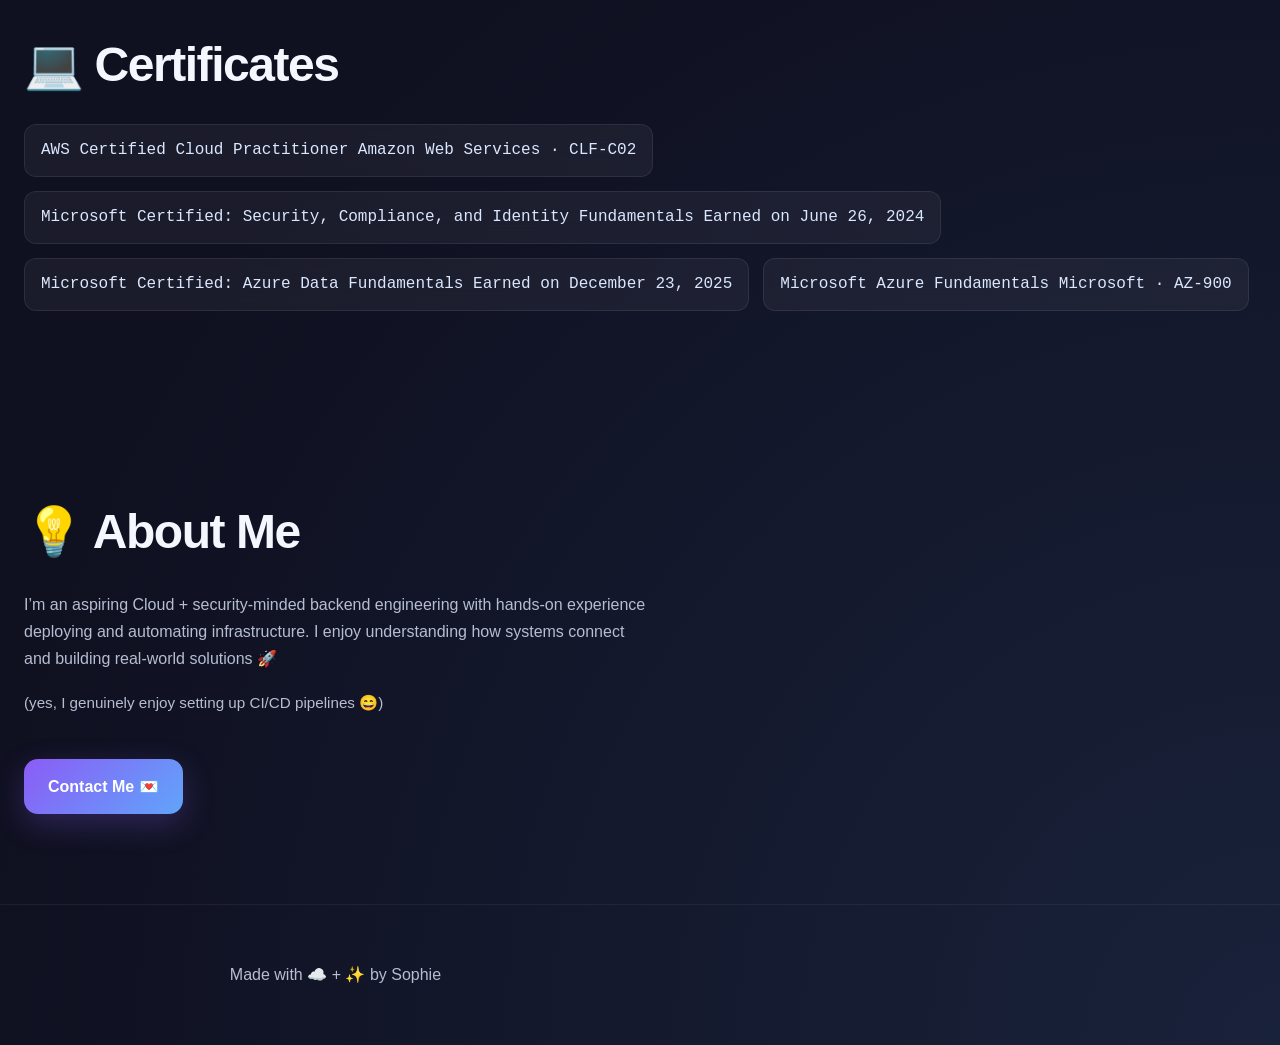
==== commit 826b960d: "Edit fixed top links" ====
--- a/index.html
+++ b/index.html
@@ -9,7 +9,7 @@
   <link href="https://fonts.googleapis.com/css2?family=Poppins:wght@300;400;600&display=swap" rel="stylesheet">
 
   <!-- CSS -->
-  <link rel="stylesheet" href="styles.css">
+  <link rel="stylesheet" href="styles.css?v=2">
 
      
 </head>
--- a/styles.css
+++ b/styles.css
@@ -102,46 +102,33 @@
 
 .top-links {
   position: fixed;
-
   top: 0;
   left: 0;
-
-  width: 100%;
+  right: 0;
 
   display: flex;
   justify-content: center;
   align-items: center;
+
   gap: 24px;
-
-  padding: 18px 22px;
-
-  z-index: 2000;
-
+  padding: 18px 24px;
+
+  z-index: 9999;
+
+  background: rgba(15,16,32,0.85);
   backdrop-filter: blur(14px);
 
-  background:
-    rgba(15,16,32,0.75);
-
-  border-bottom:
-    1px solid rgba(255,255,255,0.06);
+  border-bottom: 1px solid rgba(255,255,255,0.06);
 }
 
 .top-links a {
-  color: var(--text);
-
+  color: white;
   font-weight: 600;
-
-  transition:
-    opacity 0.2s ease,
-    transform 0.2s ease;
-}
-
-.top-links a:hover {
-  opacity: 0.7;
-
-  transform: translateY(-2px);
-}
-
+}
+
+body {
+  padding-top: 80px;
+}
 /* =========================================
    TYPOGRAPHY
 ========================================= */
@@ -252,8 +239,11 @@
       #93c5fd
     );
 
-  -webkit-background-clip: text;
-  -webkit-text-fill-color: transparent;
+ background-clip: text;
+-webkit-background-clip: text;
+
+color: transparent;
+-webkit-text-fill-color: transparent;
 }
 
 .hero p {
@@ -373,8 +363,7 @@
 
   position: relative;
 
-  overflow: hidden;
-}
+  }
 
 .project-card::before {
   content: "";
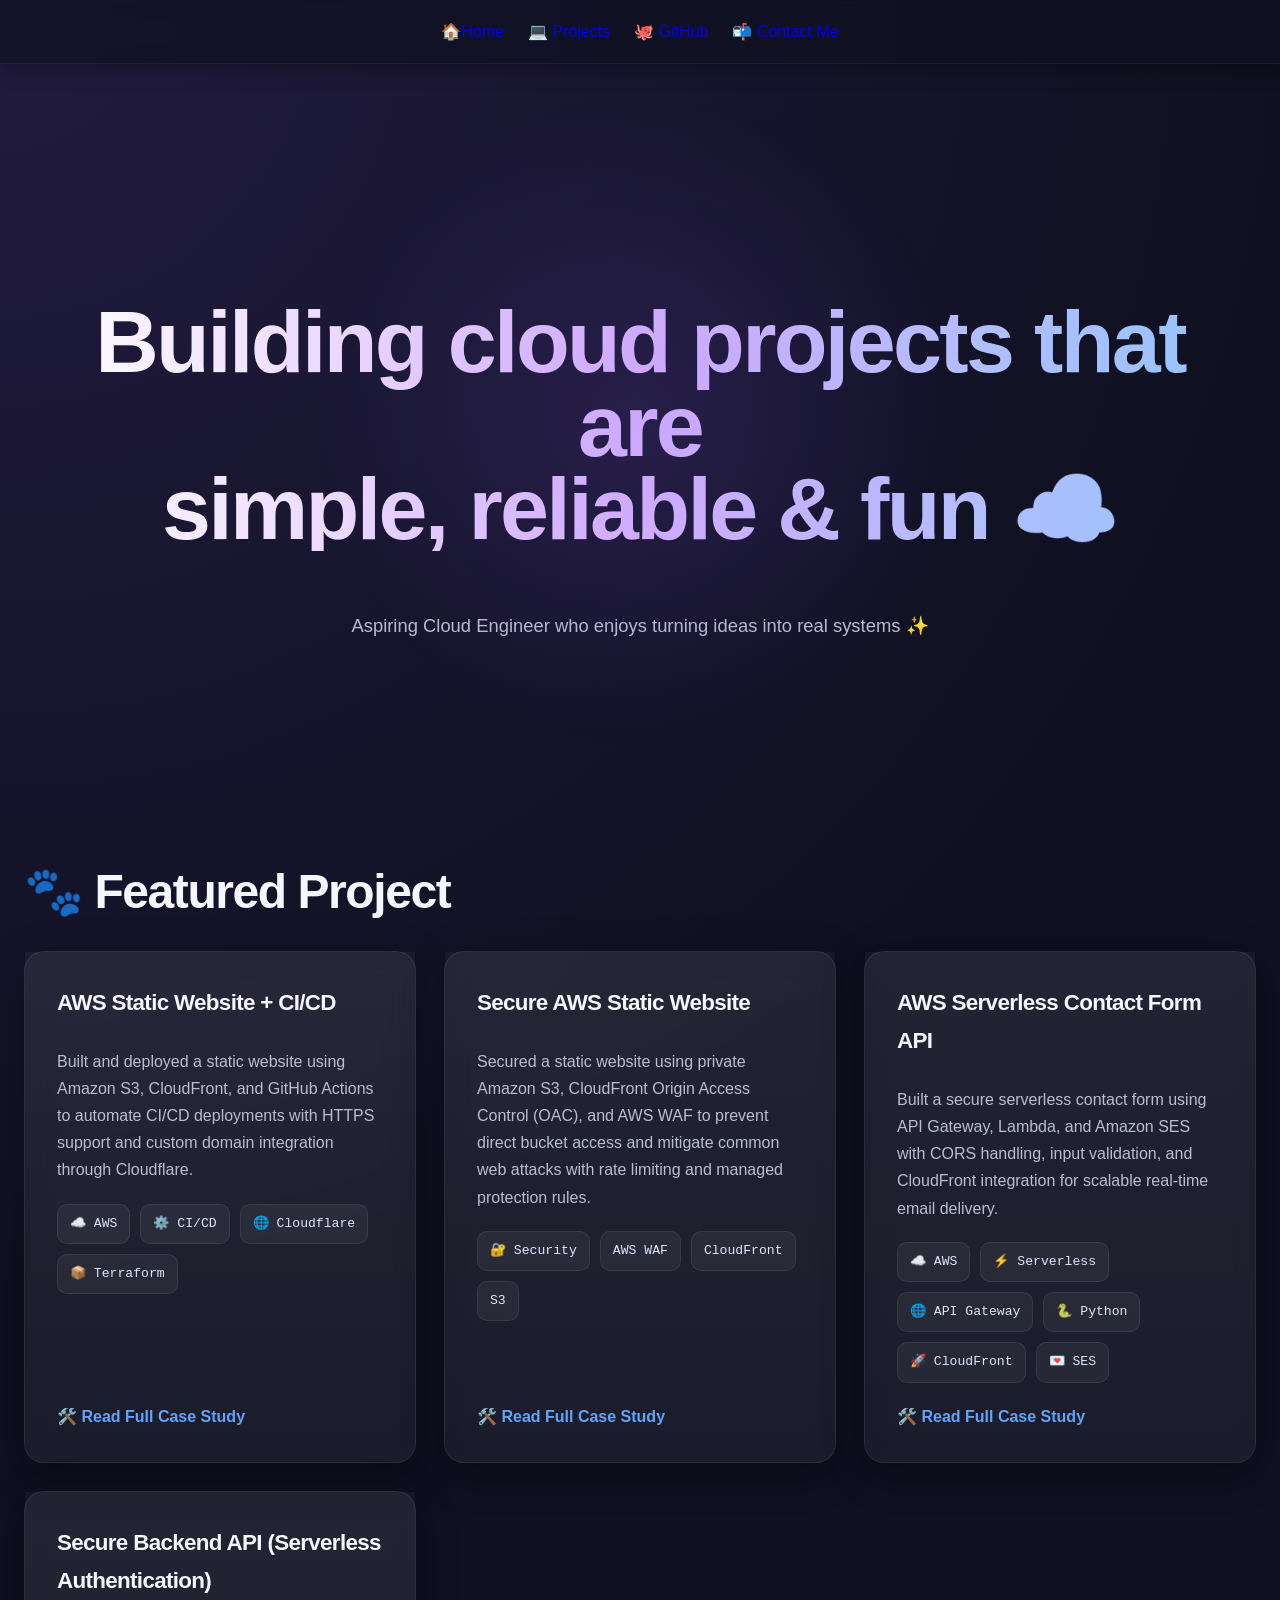
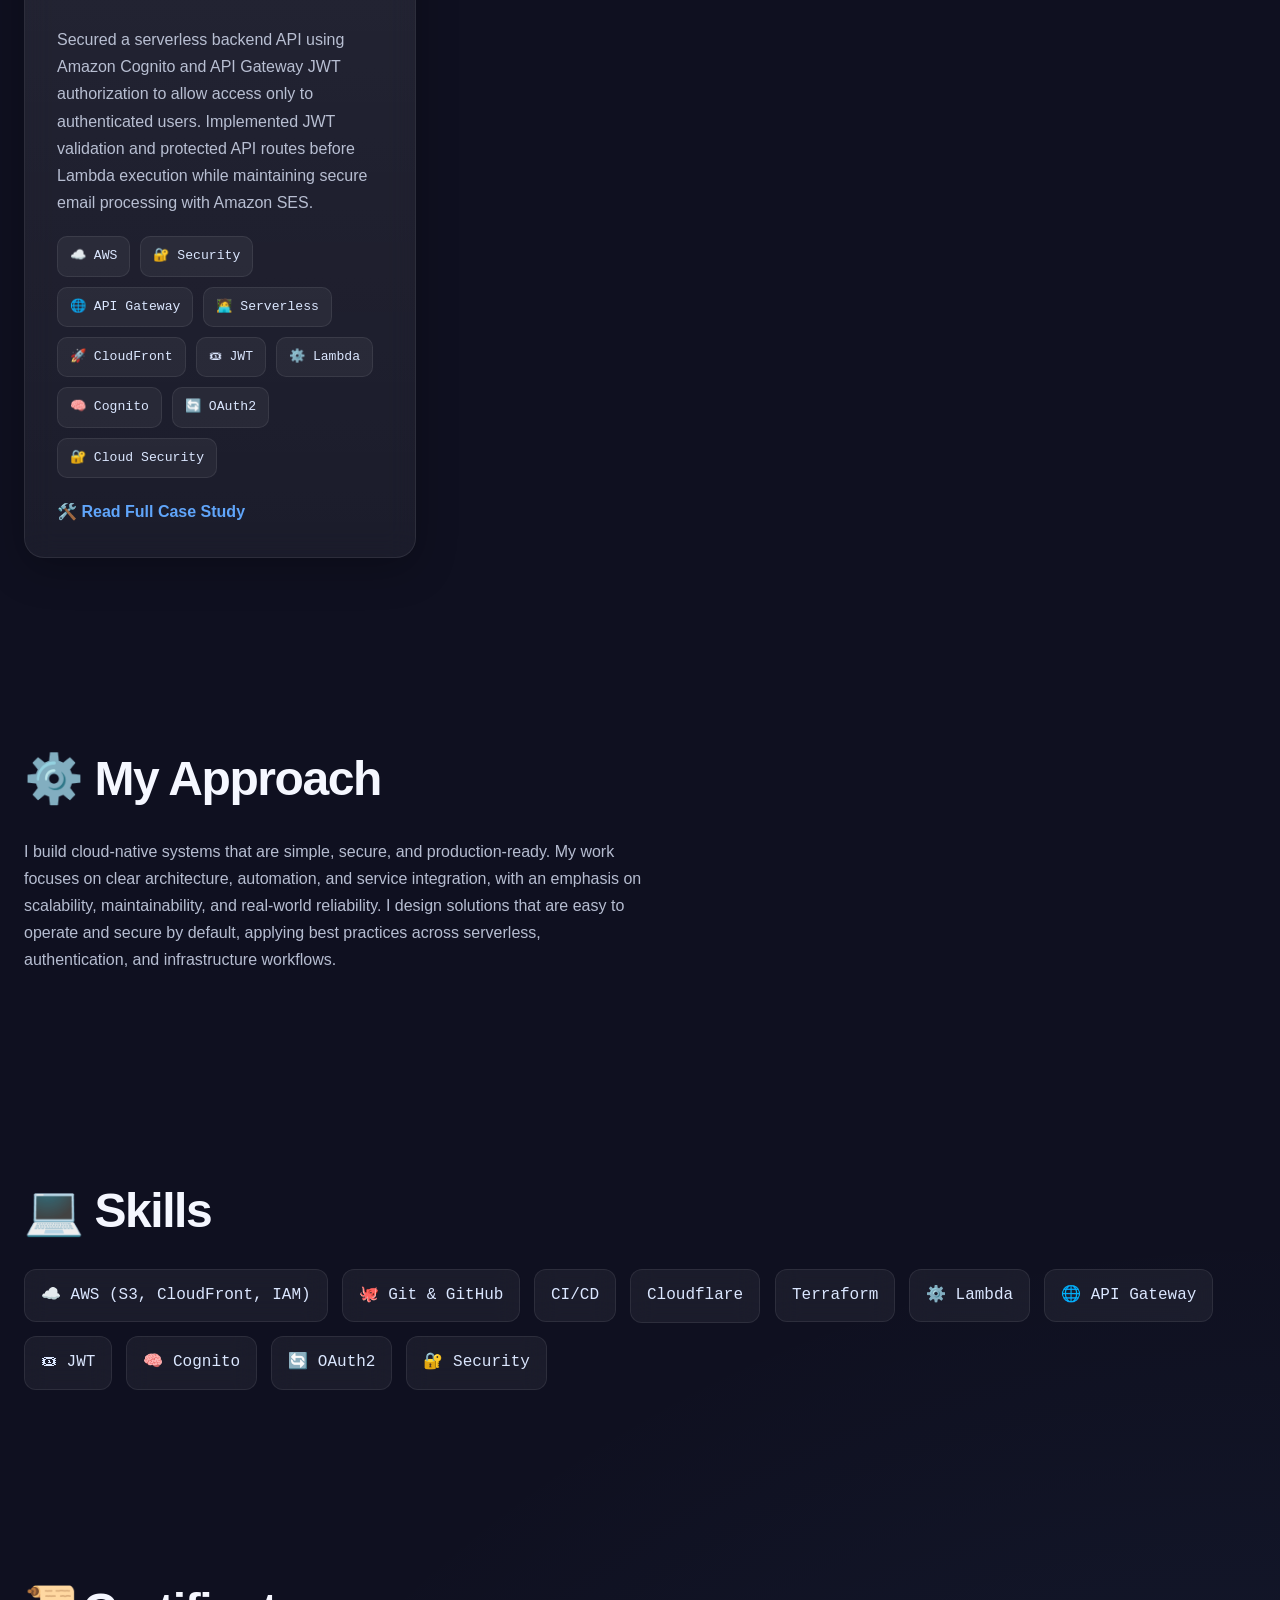
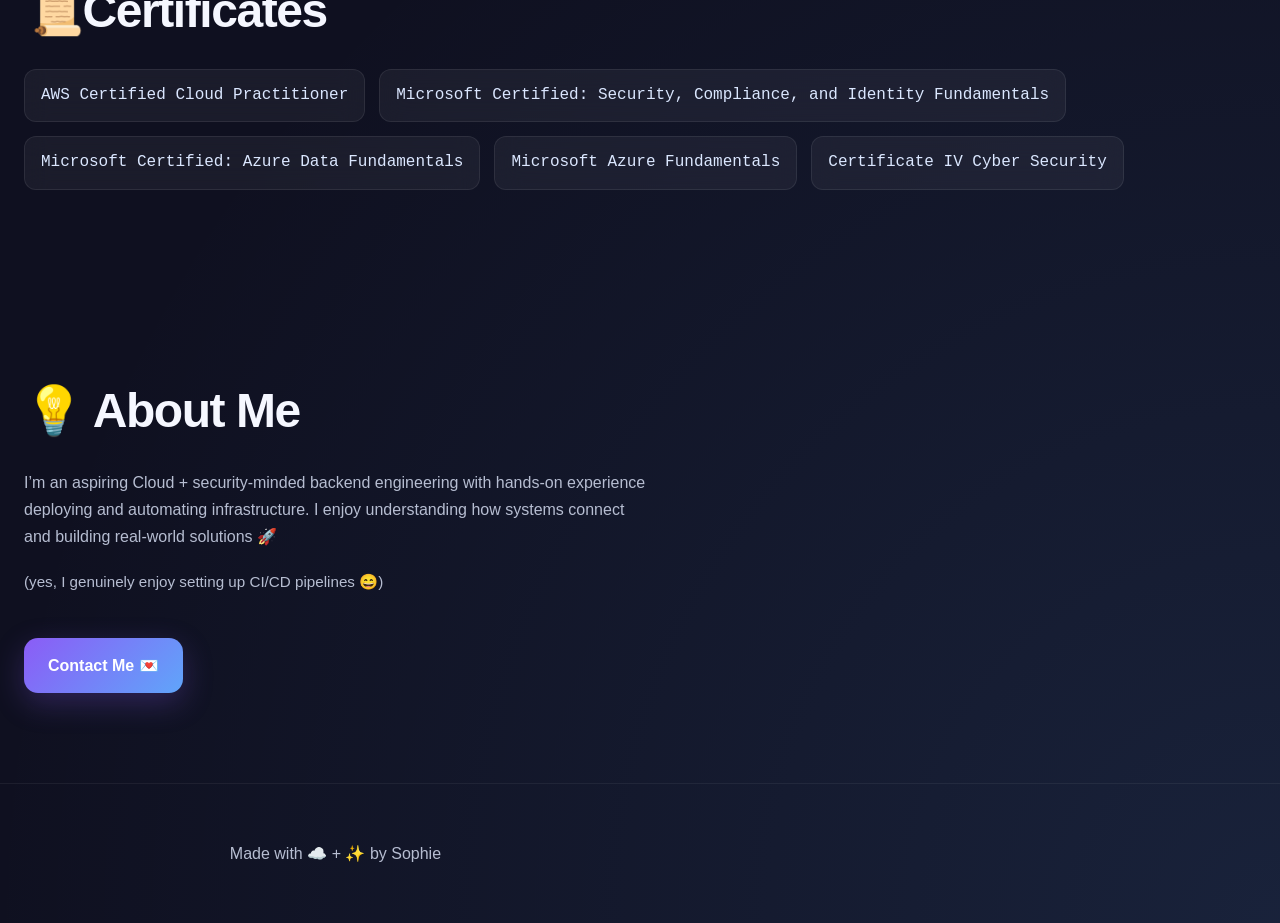
==== commit eb653f9a: "Beautifying index html" ====
--- a/index.html
+++ b/index.html
@@ -16,9 +16,9 @@
 
 <body>
  <div class="top-links">
-      <a href="https://sophieworld.dev">🌍 Home</a>
+      <a href="https://sophieworld.dev">🏠Home</a>
       <a href="#projects">💻 Projects</a>
-      <a href="https://github.com/User10538">💻 GitHub</a>
+      <a href="https://github.com/User10538">🐙 GitHub</a>
       <a href="#contact">📬 Contact Me</a>
     </div>
   <!-- HERO -->
@@ -61,7 +61,7 @@
 
 
   <div class="project-card">
-    <h3>🔐 Secure AWS Static Website</h3>
+    <h3>Secure AWS Static Website</h3>
 
     <p> Secured a static website using private Amazon S3, CloudFront Origin Access Control (OAC), 
       and AWS WAF to prevent direct bucket access and mitigate common web attacks with rate limiting and managed protection rules.
@@ -79,7 +79,7 @@
   </div>
 
   <div class="project-card">
-    <h3>💌 AWS Serverless Contact Form API</h3>
+    <h3>AWS Serverless Contact Form API</h3>
 
     <p>Built a secure serverless contact form using API Gateway, Lambda, and Amazon SES 
       with CORS handling, input validation, and CloudFront integration for scalable real-time email delivery. </p>
@@ -100,8 +100,8 @@
   <div class="project-card">
     <h3> Secure Backend API (Serverless Authentication)</h3>
 
-    <p>Secured a serverless backend API using Amazon Cognito and API Gateway JWT authorization to restrict access to authenticated users only.
-      Implemented Cognito-hosted authentication, JWT token validation, and protected API routes before Lambda execution, preventing unauthorized requests while maintaining secure serverless email processing with Amazon SES. </p>
+    <p>Secured a serverless backend API using Amazon Cognito and API Gateway JWT authorization to allow access only to authenticated users. 
+      Implemented JWT validation and protected API routes before Lambda execution while maintaining secure email processing with Amazon SES.</p>
 
     <div class="tags">
       <span>☁️ AWS</span>
@@ -164,7 +164,7 @@
 
   <!-- APPROACH -->
   <section class="approach">
-    <h2>🌱 My Approach</h2>
+    <h2>⚙️ My Approach</h2>
     <p>
       I build cloud-native systems that are simple, secure, and production-ready. My work focuses on clear architecture, automation, 
       and service integration, with an emphasis on scalability, maintainability, and real-world reliability. I design solutions that are 
@@ -178,7 +178,7 @@
 
     <div class="skills">
       <span>☁️ AWS (S3, CloudFront, IAM)</span>
-      <span>Git & GitHub</span>
+      <span>🐙 Git & GitHub</span>
       <span>CI/CD</span>
       <span>Cloudflare</span>
       <span>Terraform</span>
@@ -193,17 +193,14 @@
 
     <!-- Certificates -->
   <section class="skills-section">
-    <h2>💻 Certificates</h2>
+    <h2>📜Certificates</h2>
 
     <div class="skills">
-      <span>AWS Certified Cloud Practitioner
-        Amazon Web Services · CLF-C02</span>
-      <span>Microsoft Certified: Security, Compliance, and Identity Fundamentals
-        Earned on June 26, 2024</span>
-      <span>Microsoft Certified: Azure Data Fundamentals
-        Earned on December 23, 2025</span>
-      <span>Microsoft Azure Fundamentals
-        Microsoft · AZ-900</span>
+      <span>AWS Certified Cloud Practitioner</span>
+      <span>Microsoft Certified: Security, Compliance, and Identity Fundamentals</span>
+      <span>Microsoft Certified: Azure Data Fundamentals</span>
+      <span>Microsoft Azure Fundamentals</span>
+      <span>Certificate IV Cyber Security</span>
     </div>
   </section>
 
--- a/styles.css
+++ b/styles.css
@@ -115,15 +115,13 @@
 
   z-index: 9999;
 
-  background: rgba(15,16,32,0.85);
-  backdrop-filter: blur(14px);
+background: rgba(15,16,32,0.65);
+
+  backdrop-filter: blur(10px);
 
   border-bottom: 1px solid rgba(255,255,255,0.06);
-}
-
-.top-links a {
-  color: white;
-  font-weight: 600;
+
+  box-shadow: 0 4px 20px rgba(0,0,0,0.35);
 }
 
 body {
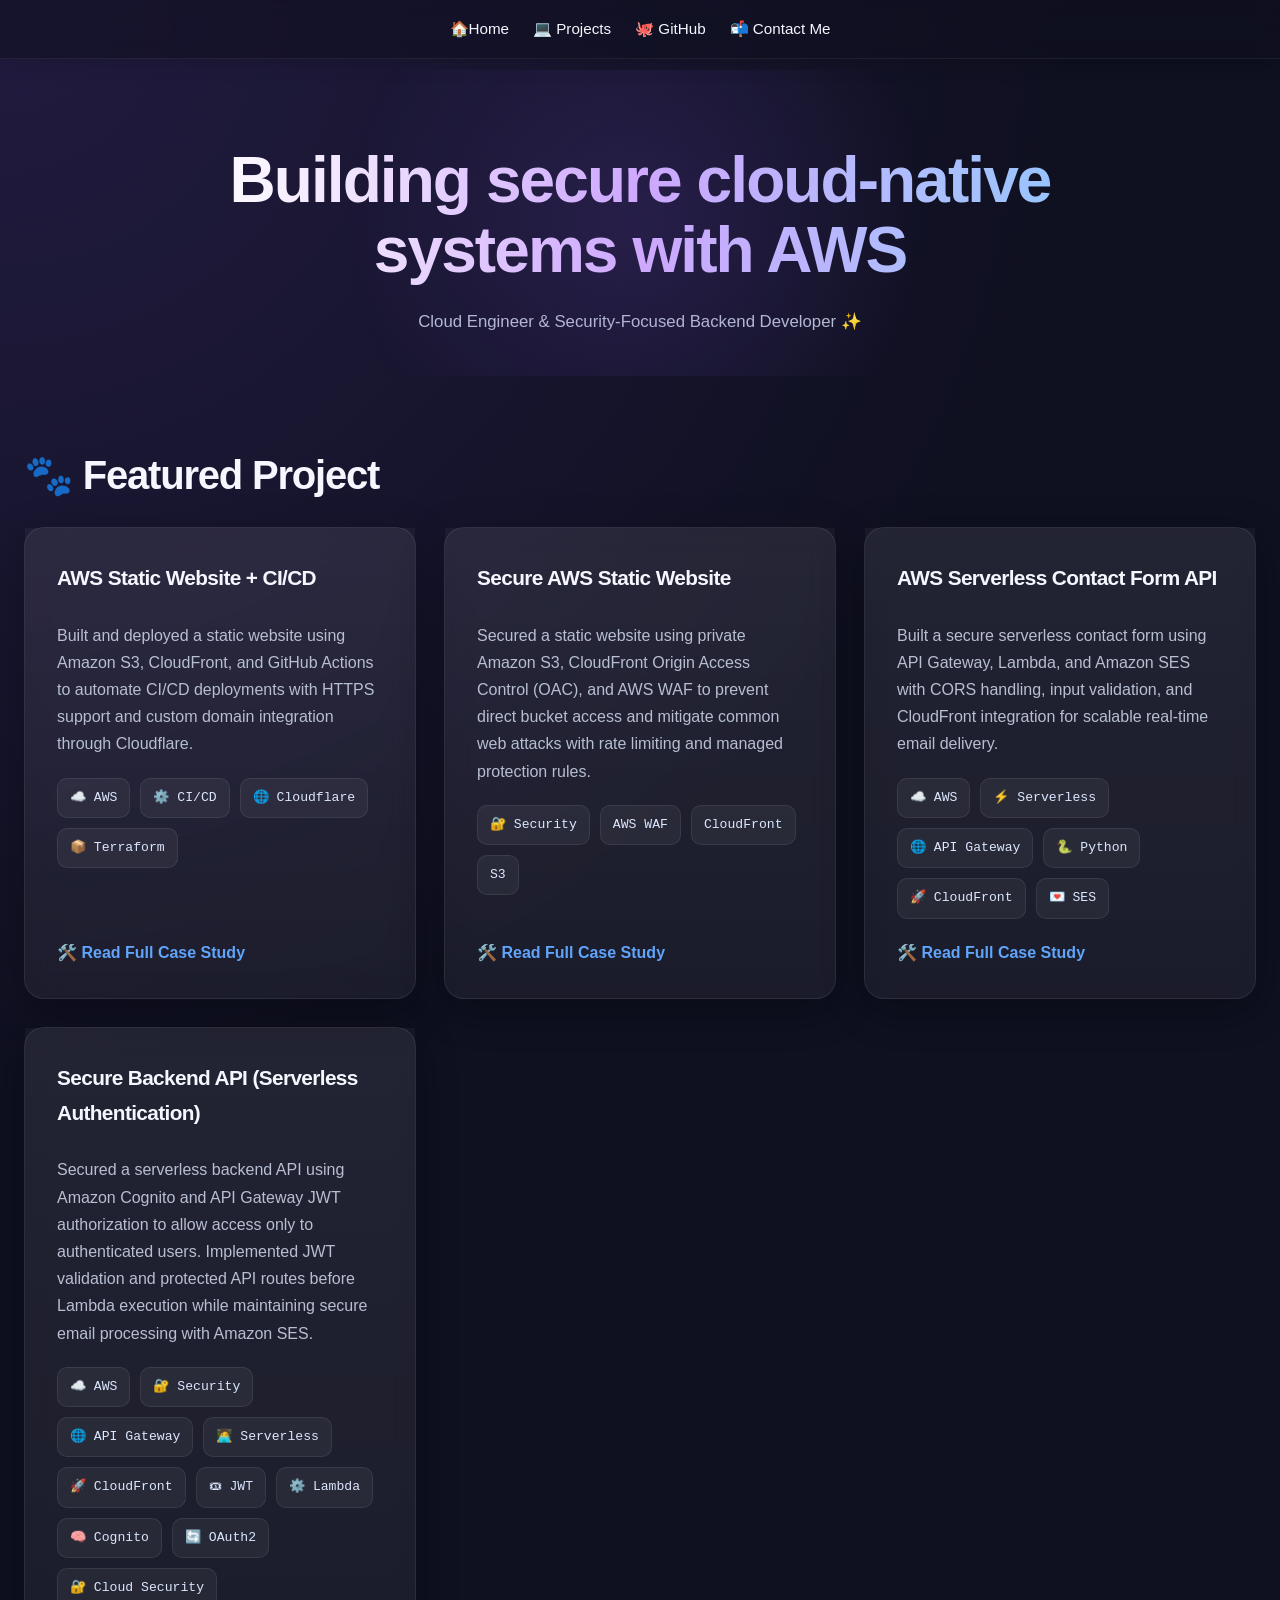
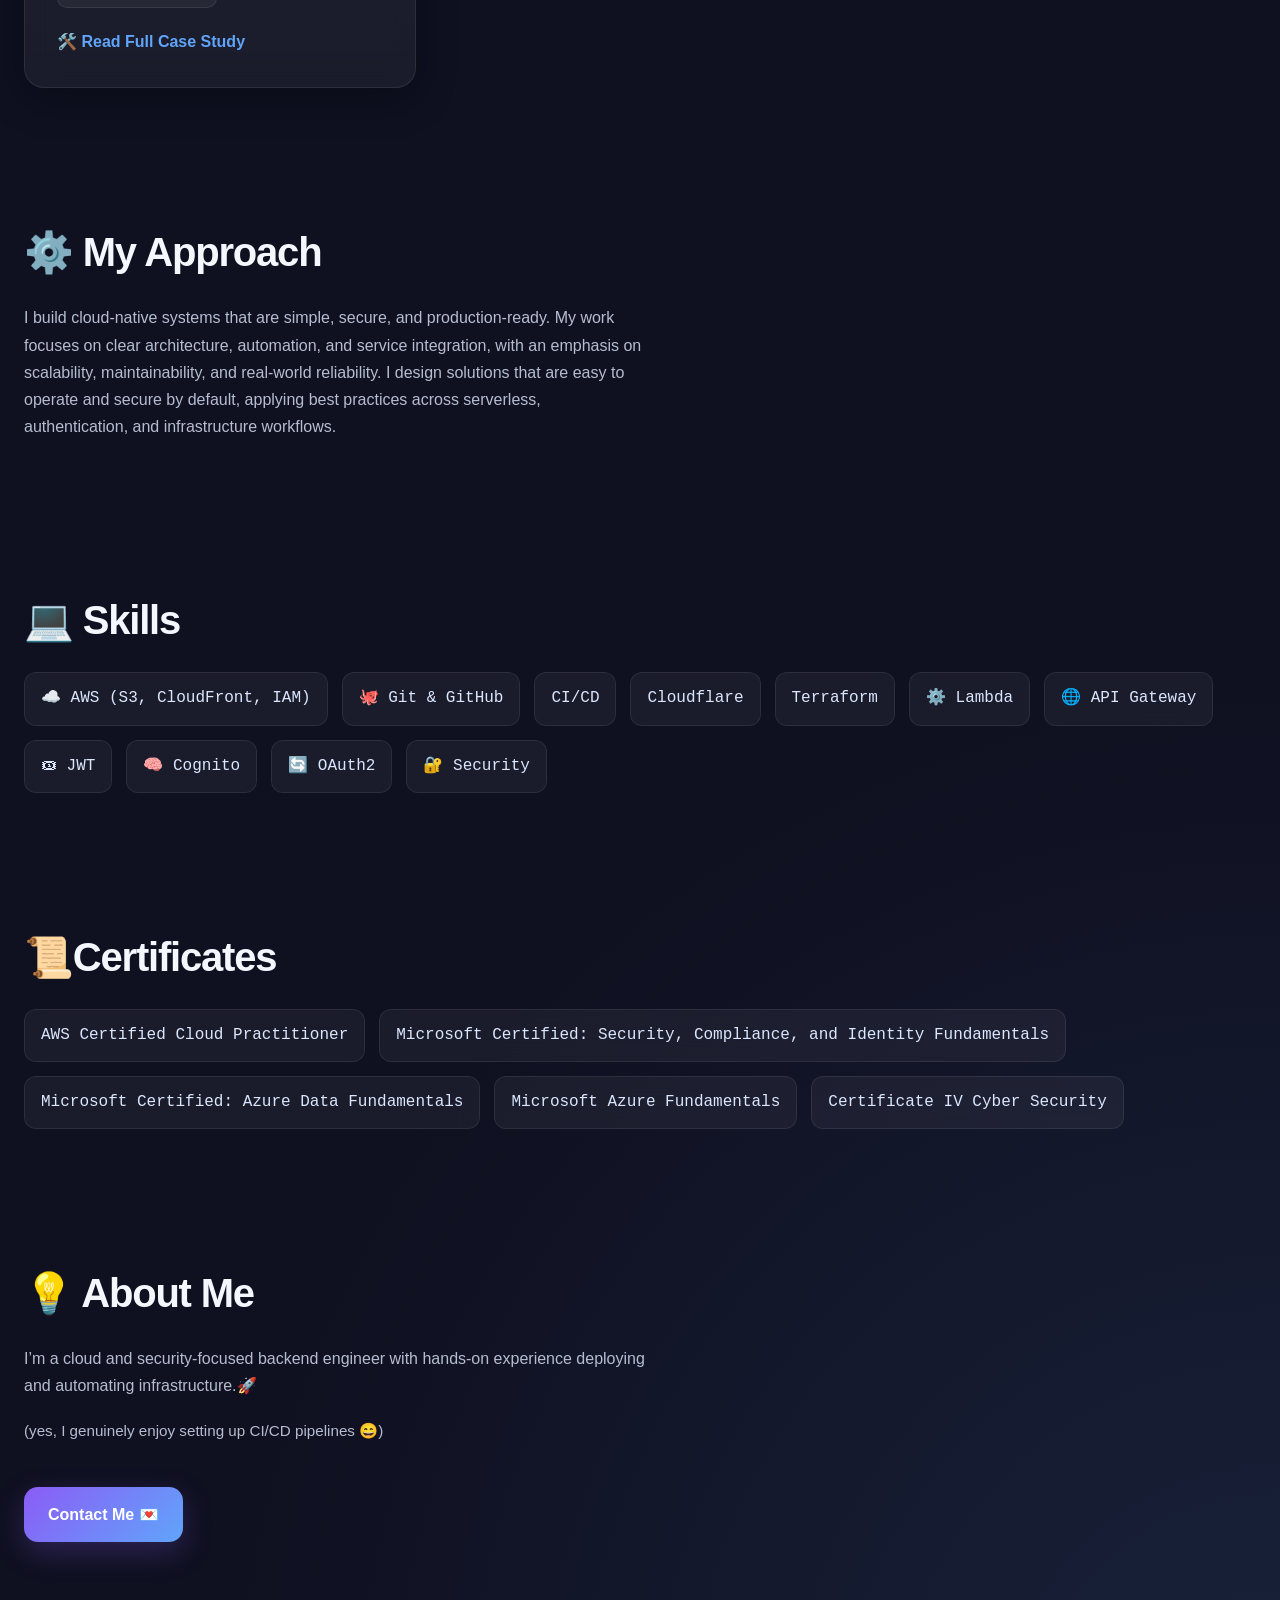
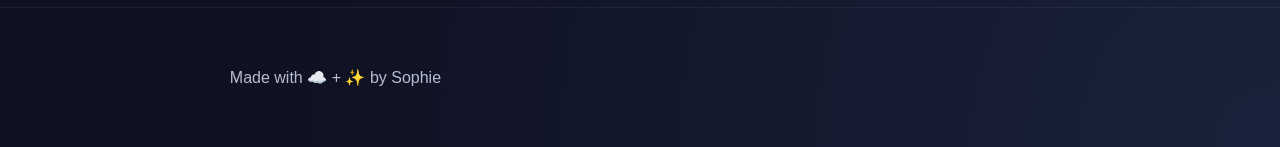
==== commit d2da85a4: "Edit contact html page" ====
--- a/index.html
+++ b/index.html
@@ -25,11 +25,10 @@
   <header class="hero">
      
     <h1>
-      Building cloud projects that are<br>
-      <span>simple, reliable & fun ☁️</span>
+      Building secure cloud-native systems with AWS
     </h1>
     <p class="tagline">
-      Aspiring Cloud Engineer who enjoys turning ideas into real systems ✨
+      Cloud Engineer & Security-Focused Backend Developer ✨
     </p>
 
       </header>
@@ -208,10 +207,7 @@
   <section class="about">
     <h2>💡 About Me</h2>
 
-    <p>
-      I’m an aspiring Cloud + security-minded backend engineering with hands-on experience deploying and automating infrastructure.
-      I enjoy understanding how systems connect and building real-world solutions 🚀
-    </p>
+    <p>I’m a cloud and security-focused backend engineer with hands-on experience deploying and automating infrastructure.🚀</p>
 
     <p class="small-note">
       (yes, I genuinely enjoy setting up CI/CD pipelines 😄)
--- a/styles.css
+++ b/styles.css
@@ -69,6 +69,8 @@
   overflow-x: hidden;
 
   position: relative;
+
+  padding-top: 70px;
 }
 
 /* =========================================
@@ -102,6 +104,7 @@
 
 .top-links {
   position: fixed;
+
   top: 0;
   left: 0;
   right: 0;
@@ -111,22 +114,37 @@
   align-items: center;
 
   gap: 24px;
-  padding: 18px 24px;
+
+  padding: 16px 24px;
 
   z-index: 9999;
 
-background: rgba(15,16,32,0.65);
+  background: rgba(15,16,32,0.55);
 
   backdrop-filter: blur(10px);
 
-  border-bottom: 1px solid rgba(255,255,255,0.06);
-
-  box-shadow: 0 4px 20px rgba(0,0,0,0.35);
-}
-
-body {
-  padding-top: 80px;
-}
+  border-bottom:
+    1px solid rgba(255,255,255,0.06);
+
+  box-shadow:
+    0 4px 20px rgba(0,0,0,0.15);
+}
+
+.top-links a {
+  color: #f5f7ff;
+
+  font-weight: 500;
+
+  font-size: 0.95rem;
+
+  transition:
+    opacity 0.2s ease;
+}
+
+.top-links a:hover {
+  opacity: 0.7;
+}
+
 /* =========================================
    TYPOGRAPHY
 ========================================= */
@@ -136,25 +154,30 @@
 h3,
 h4 {
   margin-top: 0;
+
   letter-spacing: -0.03em;
 }
 
 h1 {
-  font-size: clamp(3rem, 7vw, 5.5rem);
-
-  line-height: 0.95;
+  font-size: clamp(2.2rem, 5vw, 4rem);
+
+  line-height: 1.1;
 
   font-weight: 800;
+
+  max-width: 900px;
+
+  margin: 0 auto;
 }
 
 h2 {
-  font-size: clamp(2rem, 5vw, 3rem);
+  font-size: clamp(1.8rem, 4vw, 2.5rem);
 
   margin-bottom: 18px;
 }
 
 h3 {
-  font-size: 1.4rem;
+  font-size: 1.3rem;
 }
 
 p {
@@ -178,7 +201,7 @@
 ========================================= */
 
 section {
-  padding: 90px 24px;
+  padding: 65px 24px;
 }
 
 .container {
@@ -194,7 +217,7 @@
 ========================================= */
 
 .hero {
-  padding: 220px 24px 120px;
+  padding: 75px 24px 40px;
 
   text-align: center;
 
@@ -237,19 +260,19 @@
       #93c5fd
     );
 
- background-clip: text;
--webkit-background-clip: text;
-
-color: transparent;
--webkit-text-fill-color: transparent;
+  background-clip: text;
+  -webkit-background-clip: text;
+
+  color: transparent;
+  -webkit-text-fill-color: transparent;
 }
 
 .hero p {
   max-width: 700px;
 
-  margin: 28px auto 0;
-
-  font-size: 1.15rem;
+  margin: 22px auto 0;
+
+  font-size: 1.05rem;
 }
 
 .tagline {
@@ -257,7 +280,7 @@
 }
 
 .hero-buttons {
-  margin-top: 42px;
+  margin-top: 36px;
 
   display: flex;
   justify-content: center;
@@ -360,8 +383,7 @@
   gap: 20px;
 
   position: relative;
-
-  }
+}
 
 .project-card::before {
   content: "";
@@ -604,11 +626,11 @@
 @media (max-width: 768px) {
 
   section {
-    padding: 72px 20px;
+    padding: 50px 20px;
   }
 
   .hero {
-    padding: 180px 20px 90px;
+    padding: 110px 20px 60px;
   }
 
   .hero-buttons {
@@ -626,7 +648,7 @@
   }
 
   h1 {
-    line-height: 1;
+    line-height: 1.1;
   }
 
   .top-links {
@@ -637,3 +659,141 @@
     padding: 14px;
   }
 }
+
+
+/* =========================================
+   CONTACT LAYOUT
+========================================= */
+
+.contact-section {
+  max-width: 1200px;
+
+  margin: 0 auto;
+}
+
+.contact-header {
+  text-align: center;
+
+  margin-bottom: 40px;
+}
+
+.contact-header p {
+  margin: 0 auto;
+}
+
+.contact-layout {
+  display: grid;
+
+  grid-template-columns: 1.4fr 0.8fr;
+
+  gap: 28px;
+
+  align-items: start;
+}
+
+/* =========================================
+   FORM
+========================================= */
+
+.contact-main form {
+  display: flex;
+
+  flex-direction: column;
+
+  gap: 18px;
+}
+
+.contact-main input,
+.contact-main textarea {
+  width: 100%;
+
+  padding: 16px;
+
+  border-radius: 14px;
+
+  border:
+    1px solid rgba(255,255,255,0.08);
+
+  background:
+    rgba(255,255,255,0.04);
+
+  color: white;
+
+  font-size: 1rem;
+
+  outline: none;
+
+  backdrop-filter: blur(10px);
+}
+
+.contact-main textarea {
+  min-height: 180px;
+
+  resize: vertical;
+}
+
+.contact-main input:focus,
+.contact-main textarea:focus {
+  border-color:
+    rgba(139,92,246,0.5);
+
+  box-shadow:
+    0 0 0 4px rgba(139,92,246,0.15);
+}
+
+/* =========================================
+   SIDE PANEL
+========================================= */
+
+.contact-side {
+  position: sticky;
+
+  top: 100px;
+}
+
+.contact-links {
+  display: flex;
+
+  flex-direction: column;
+
+  gap: 14px;
+
+  margin-top: 28px;
+}
+
+.contact-links a {
+  color: #dbe7ff;
+
+  font-weight: 500;
+
+  transition:
+    opacity 0.2s ease;
+}
+
+.contact-links a:hover {
+  opacity: 0.7;
+}
+
+#responseMsg {
+  margin-top: 18px;
+
+  font-weight: 600;
+}
+
+/* =========================================
+   MOBILE
+========================================= */
+
+@media (max-width: 900px) {
+
+  .contact-layout {
+    grid-template-columns: 1fr;
+  }
+
+  .contact-side {
+    position: relative;
+
+    top: 0;
+  }
+
+}
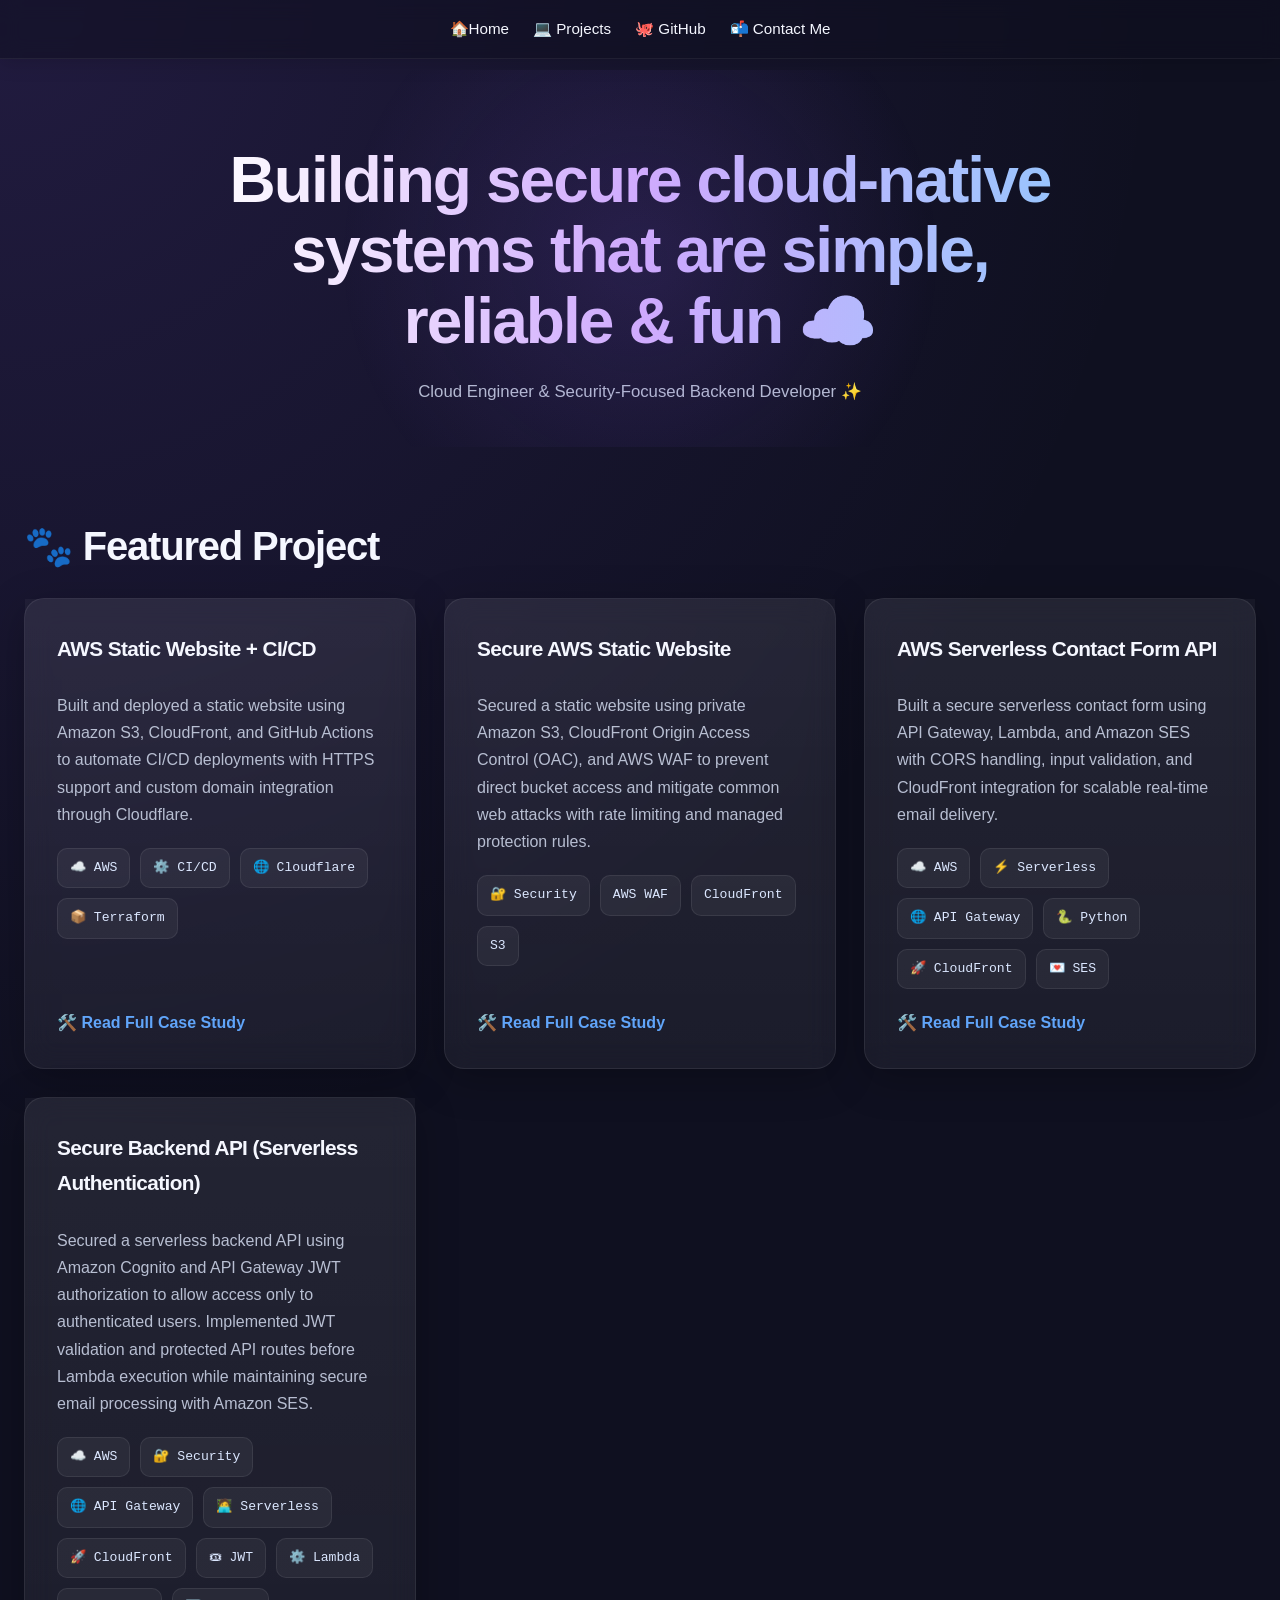
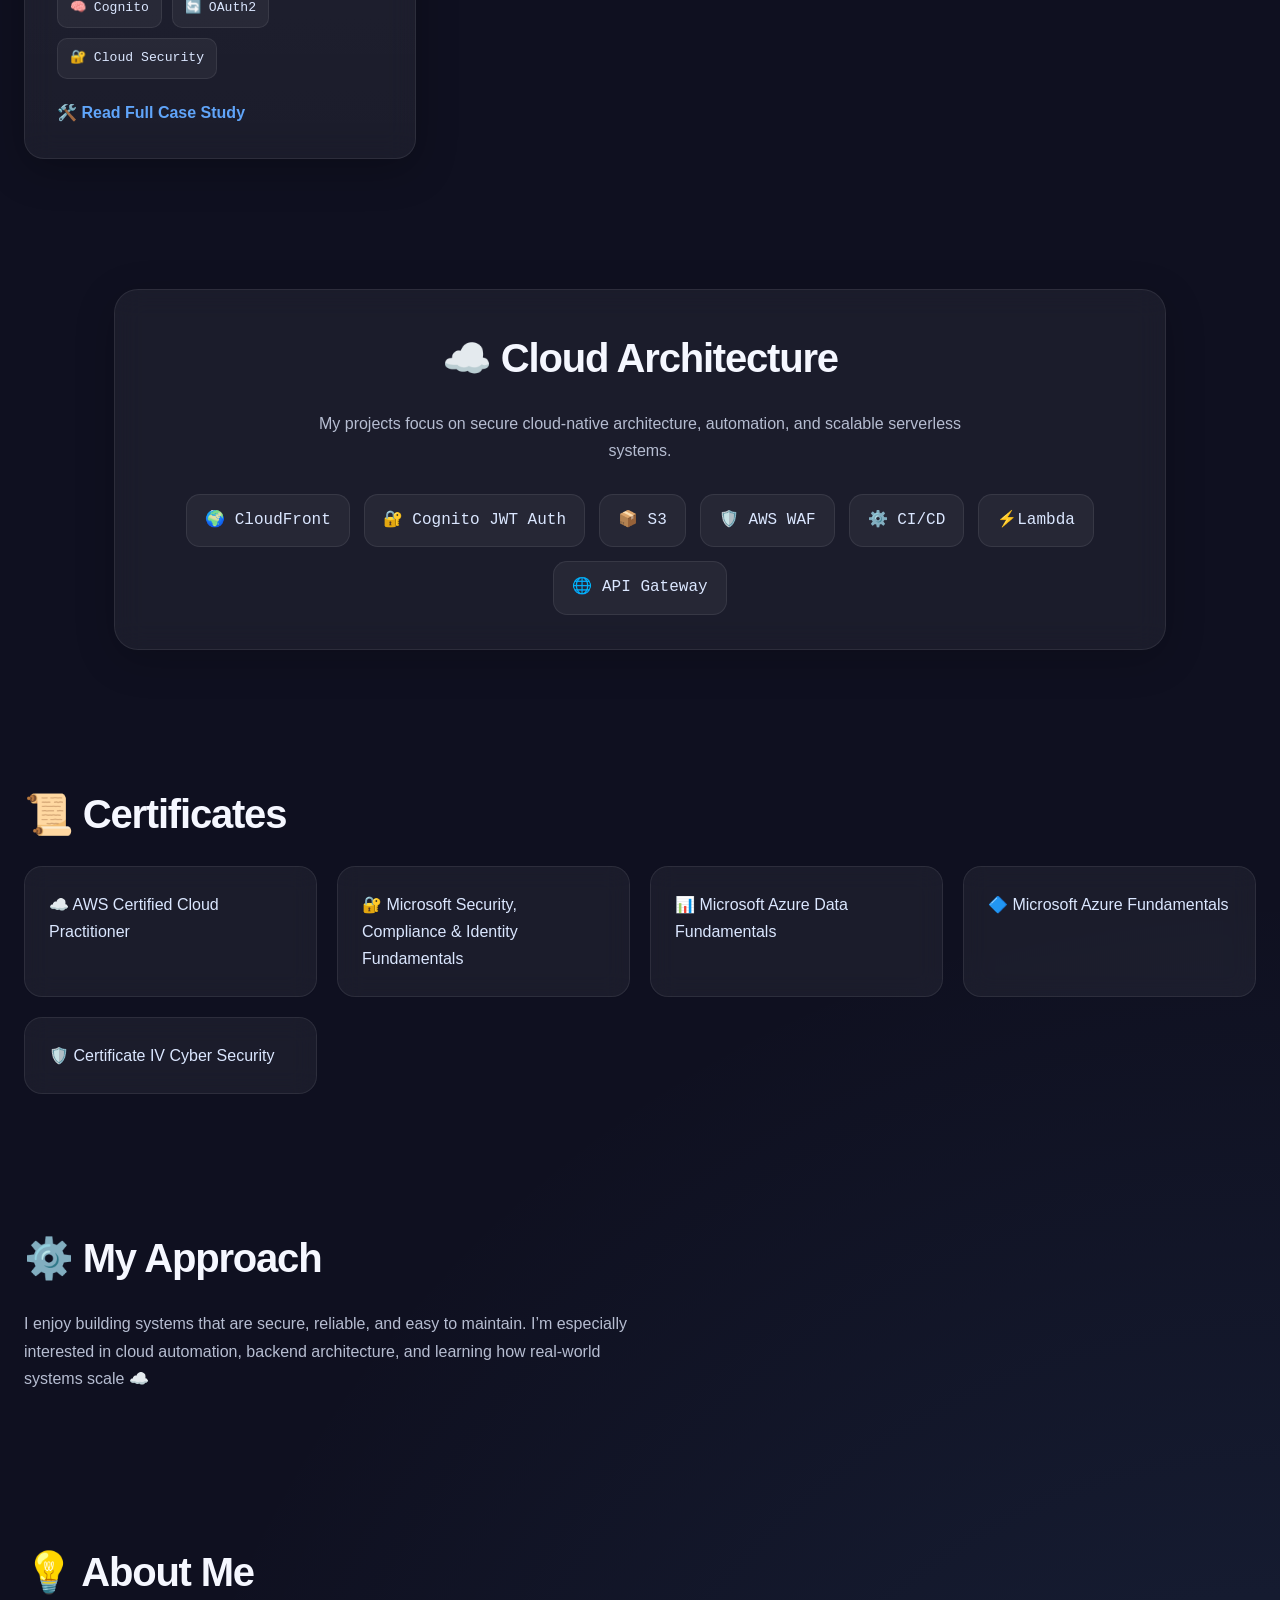
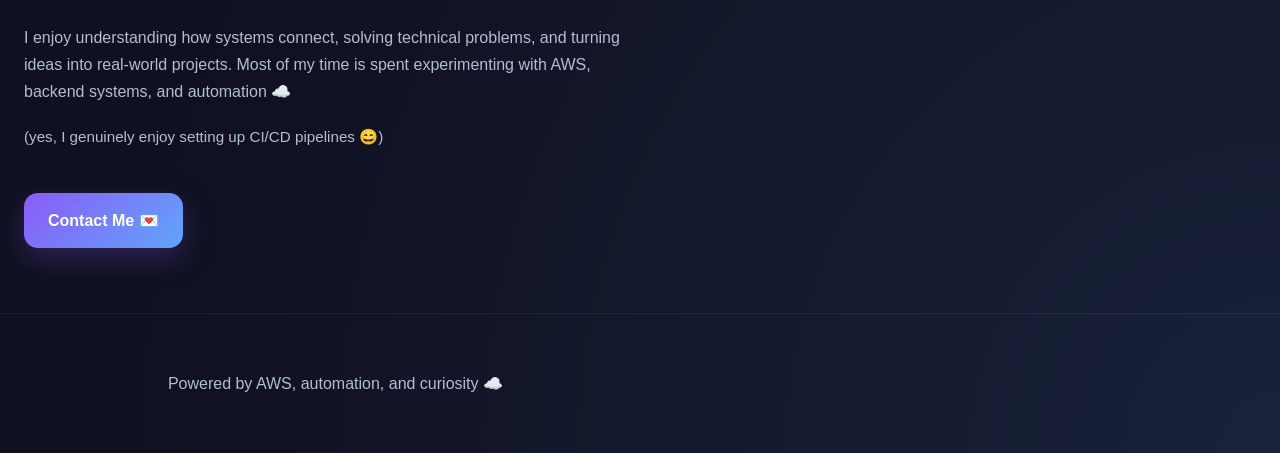
==== commit 0d828fb1: "Update cert content" ====
--- a/index.html
+++ b/index.html
@@ -25,7 +25,7 @@
   <header class="hero">
      
     <h1>
-      Building secure cloud-native systems with AWS
+      Building secure cloud-native systems that are simple, reliable & fun ☁️
     </h1>
     <p class="tagline">
       Cloud Engineer & Security-Focused Backend Developer ✨
@@ -124,6 +124,32 @@
 </div>
 
   </section>
+
+<section class="architecture-preview">
+
+  <div class="architecture-card">
+
+    <h2>☁️ Cloud Architecture</h2>
+
+    <p>
+      My projects focus on secure cloud-native architecture,
+      automation, and scalable serverless systems.
+    </p>
+
+    <div class="architecture-tags">
+
+    <span>🌍 CloudFront</span>
+    <span>🔐 Cognito JWT Auth</span>
+    <span>📦 S3</span>
+    <span>🛡️ AWS WAF</span>
+    <span>⚙️ CI/CD</span>
+    <span>⚡Lambda</span>
+    <span>🌐 API Gateway</span>
+
+  </div>
+  </div>
+
+</section>
 <!-- 
   ARCHITECTURE
   <section class="architecture">
@@ -161,57 +187,71 @@
     
   </section> -->
 
+ <!-- Certificates -->
+<!-- Certificates -->
+<section class="skills-section">
+
+  <h2>📜 Certificates</h2>
+
+  <div class="cert-grid">
+
+    <div class="cert-card">
+      ☁️ AWS Certified Cloud Practitioner
+    </div>
+
+    <div class="cert-card">
+      🔐 Microsoft Security, Compliance & Identity Fundamentals
+    </div>
+
+    <div class="cert-card">
+      📊 Microsoft Azure Data Fundamentals
+    </div>
+
+    <div class="cert-card">
+      🔷 Microsoft Azure Fundamentals
+    </div>
+
+    <div class="cert-card">
+      🛡️ Certificate IV Cyber Security
+    </div>
+
+  </div>
+
+</section>
+
+
+  
   <!-- APPROACH -->
-  <section class="approach">
-    <h2>⚙️ My Approach</h2>
-    <p>
-      I build cloud-native systems that are simple, secure, and production-ready. My work focuses on clear architecture, automation, 
-      and service integration, with an emphasis on scalability, maintainability, and real-world reliability. I design solutions that are 
-      easy to operate and secure by default, applying best practices across serverless, authentication, and infrastructure workflows.
-    </p>
-  </section>
-
-  <!-- SKILLS -->
-  <section class="skills-section">
-    <h2>💻 Skills</h2>
-
-    <div class="skills">
-      <span>☁️ AWS (S3, CloudFront, IAM)</span>
-      <span>🐙 Git & GitHub</span>
-      <span>CI/CD</span>
-      <span>Cloudflare</span>
-      <span>Terraform</span>
-      <span>⚙️ Lambda</span>
-      <span>🌐 API Gateway</span>
-      <span>🎟 JWT</span>
-      <span>🧠 Cognito</span>
-      <span>🔄 OAuth2</span>
-      <span>🔐 Security</span>
-    </div>
-  </section>
-
-    <!-- Certificates -->
-  <section class="skills-section">
-    <h2>📜Certificates</h2>
-
-    <div class="skills">
-      <span>AWS Certified Cloud Practitioner</span>
-      <span>Microsoft Certified: Security, Compliance, and Identity Fundamentals</span>
-      <span>Microsoft Certified: Azure Data Fundamentals</span>
-      <span>Microsoft Azure Fundamentals</span>
-      <span>Certificate IV Cyber Security</span>
-    </div>
-  </section>
+<section class="approach">
+
+  <h2>⚙️ My Approach</h2>
+
+  <p>
+    I enjoy building systems that are secure,
+    reliable, and easy to maintain.
+    I’m especially interested in cloud automation,
+    backend architecture, and learning how real-world
+    systems scale ☁️
+  </p>
+
+</section>
+ 
 
   <!-- ABOUT -->
   <section class="about">
-    <h2>💡 About Me</h2>
-
-    <p>I’m a cloud and security-focused backend engineer with hands-on experience deploying and automating infrastructure.🚀</p>
-
-    <p class="small-note">
-      (yes, I genuinely enjoy setting up CI/CD pipelines 😄)
-    </p>
+      <h2>💡 About Me</h2>
+
+  <p>
+    I enjoy understanding how systems connect,
+    solving technical problems,
+    and turning ideas into real-world projects.
+    Most of my time is spent experimenting with AWS,
+    backend systems, and automation ☁️
+  </p>
+
+  <p class="small-note">
+    (yes, I genuinely enjoy setting up CI/CD pipelines 😄)
+  </p>
     <div id="contact">
     <a class="cta" href="contact.html">
       Contact Me 💌
@@ -222,7 +262,7 @@
 
   <!-- FOOTER -->
   <footer>
-    <p>Made with ☁️ + ✨ by Sophie</p>
+    <p>Powered by AWS, automation, and curiosity ☁️</p>
   </footer>
 
   <!-- SCROLL ANIMATION -->
--- a/styles.css
+++ b/styles.css
@@ -479,24 +479,20 @@
 .project-links a:hover {
   opacity: 0.7;
 }
-
-/* =========================================
-   SKILLS
-========================================= */
-
-.skills-section {
-  position: relative;
-}
-
-.skills {
-  display: flex;
-
-  flex-wrap: wrap;
-
-  gap: 14px;
-}
-
-.skills span {
+/* =========================================
+   CERTIFICATES
+========================================= */
+
+.cert-grid {
+  display: grid;
+
+  grid-template-columns:
+    repeat(auto-fit, minmax(260px, 1fr));
+
+  gap: 20px;
+}
+
+.cert-card {
   background:
     rgba(255,255,255,0.05);
 
@@ -505,9 +501,9 @@
 
   backdrop-filter: blur(12px);
 
-  padding: 12px 16px;
-
-  border-radius: 12px;
+  border-radius: 18px;
+
+  padding: 24px;
 
   color: #dbe7ff;
 
@@ -515,18 +511,14 @@
 
   transition:
     transform 0.2s ease,
-    background 0.2s ease;
-
-  font-family:
-    'JetBrains Mono',
-    monospace;
-}
-
-.skills span:hover {
-  transform: translateY(-3px);
-
-  background:
-    rgba(255,255,255,0.08);
+    border-color 0.2s ease;
+}
+
+.cert-card:hover {
+  transform: translateY(-4px);
+
+  border-color:
+    rgba(139,92,246,0.35);
 }
 
 /* =========================================
@@ -797,3 +789,79 @@
   }
 
 }
+/* =========================================
+   ARCHITECTURE PREVIEW
+========================================= */
+
+.architecture-preview {
+  max-width: 1100px;
+
+  margin: 0 auto;
+}
+
+.architecture-card {
+  background:
+    rgba(255,255,255,0.05);
+
+  border:
+    1px solid rgba(255,255,255,0.08);
+
+  backdrop-filter: blur(14px);
+
+  border-radius: 24px;
+
+  padding: 34px;
+
+  text-align: center;
+
+  box-shadow:
+    0 10px 40px rgba(0,0,0,0.2);
+}
+
+.architecture-card p {
+  margin:
+    0 auto 30px;
+
+  max-width: 700px;
+}
+
+.architecture-tags {
+  display: flex;
+
+  flex-wrap: wrap;
+
+  justify-content: center;
+
+  gap: 14px;
+}
+
+.architecture-tags span {
+  background:
+    rgba(255,255,255,0.05);
+
+  border:
+    1px solid rgba(255,255,255,0.08);
+
+  padding: 12px 18px;
+
+  border-radius: 14px;
+
+  color: #dbe7ff;
+
+  font-weight: 500;
+
+  font-family:
+    'JetBrains Mono',
+    monospace;
+
+  transition:
+    transform 0.2s ease,
+    background 0.2s ease;
+}
+
+.architecture-tags span:hover {
+  transform: translateY(-3px);
+
+  background:
+    rgba(255,255,255,0.08);
+}
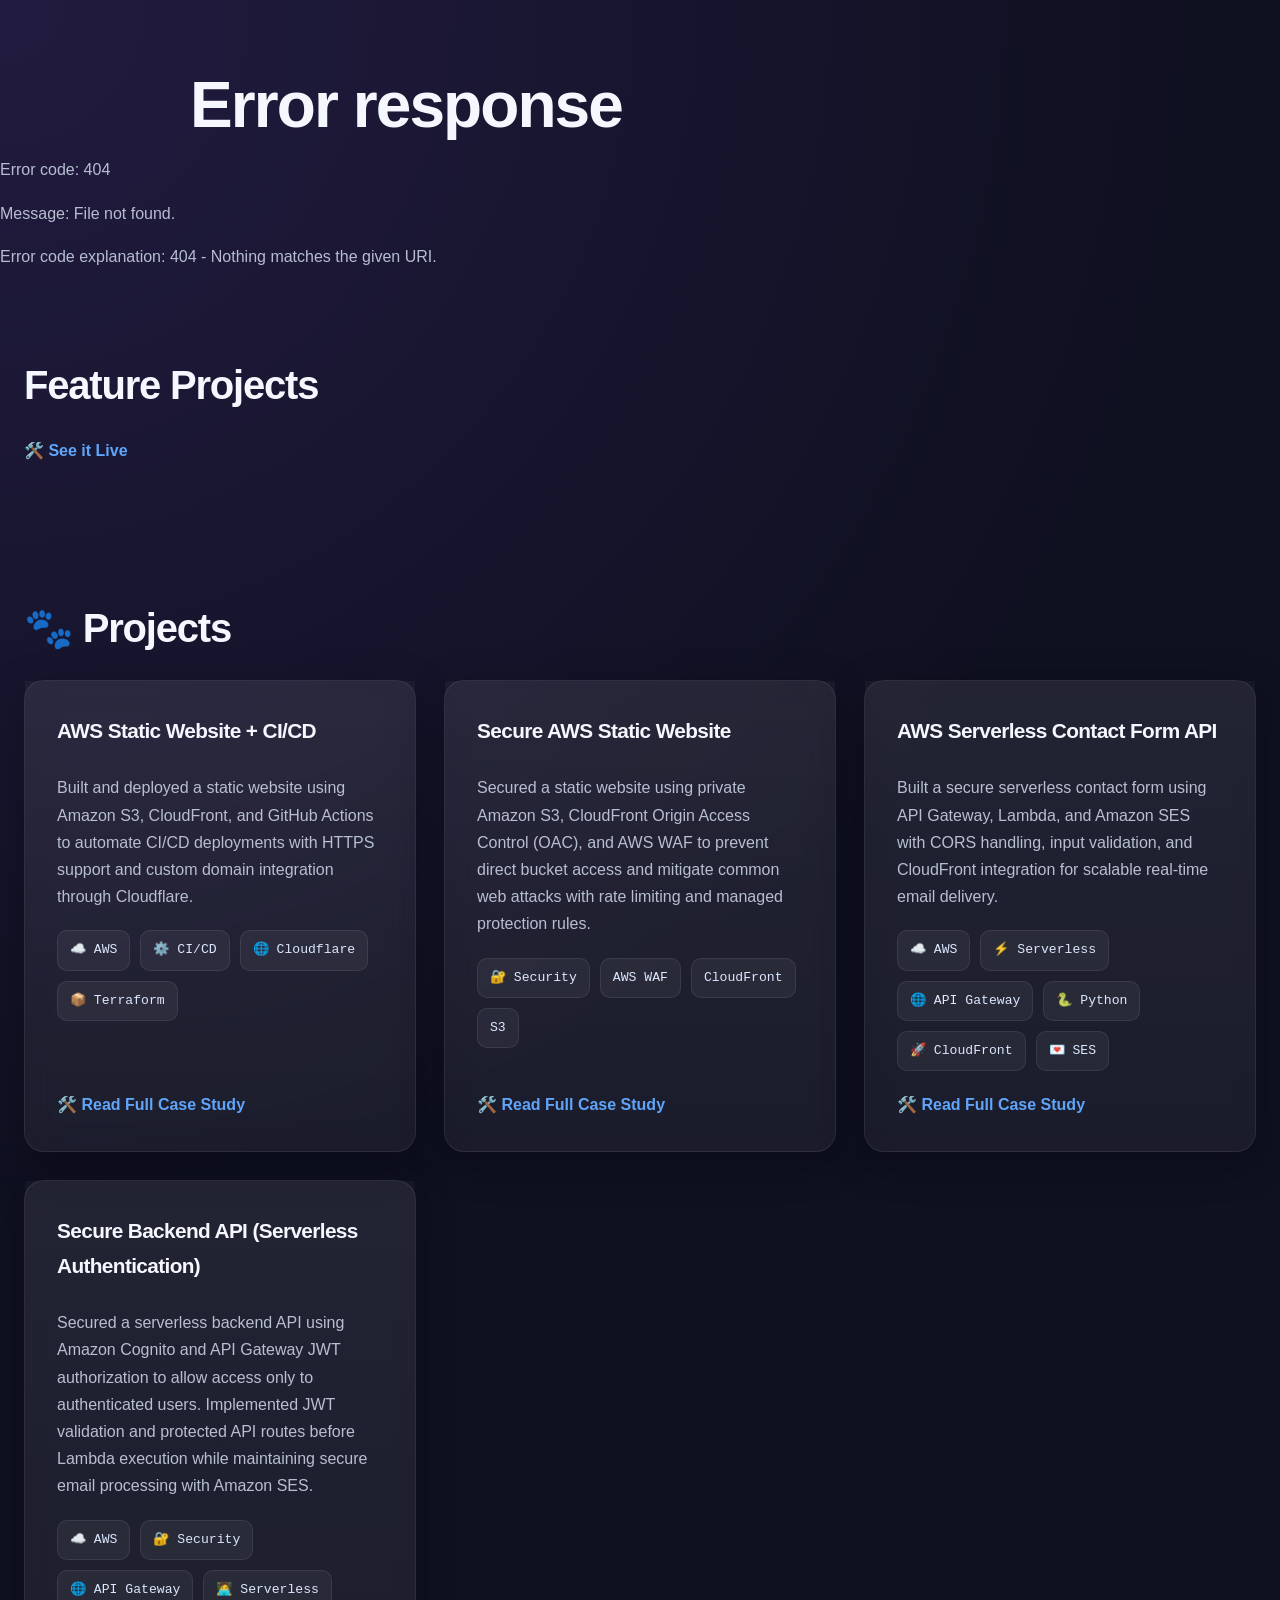
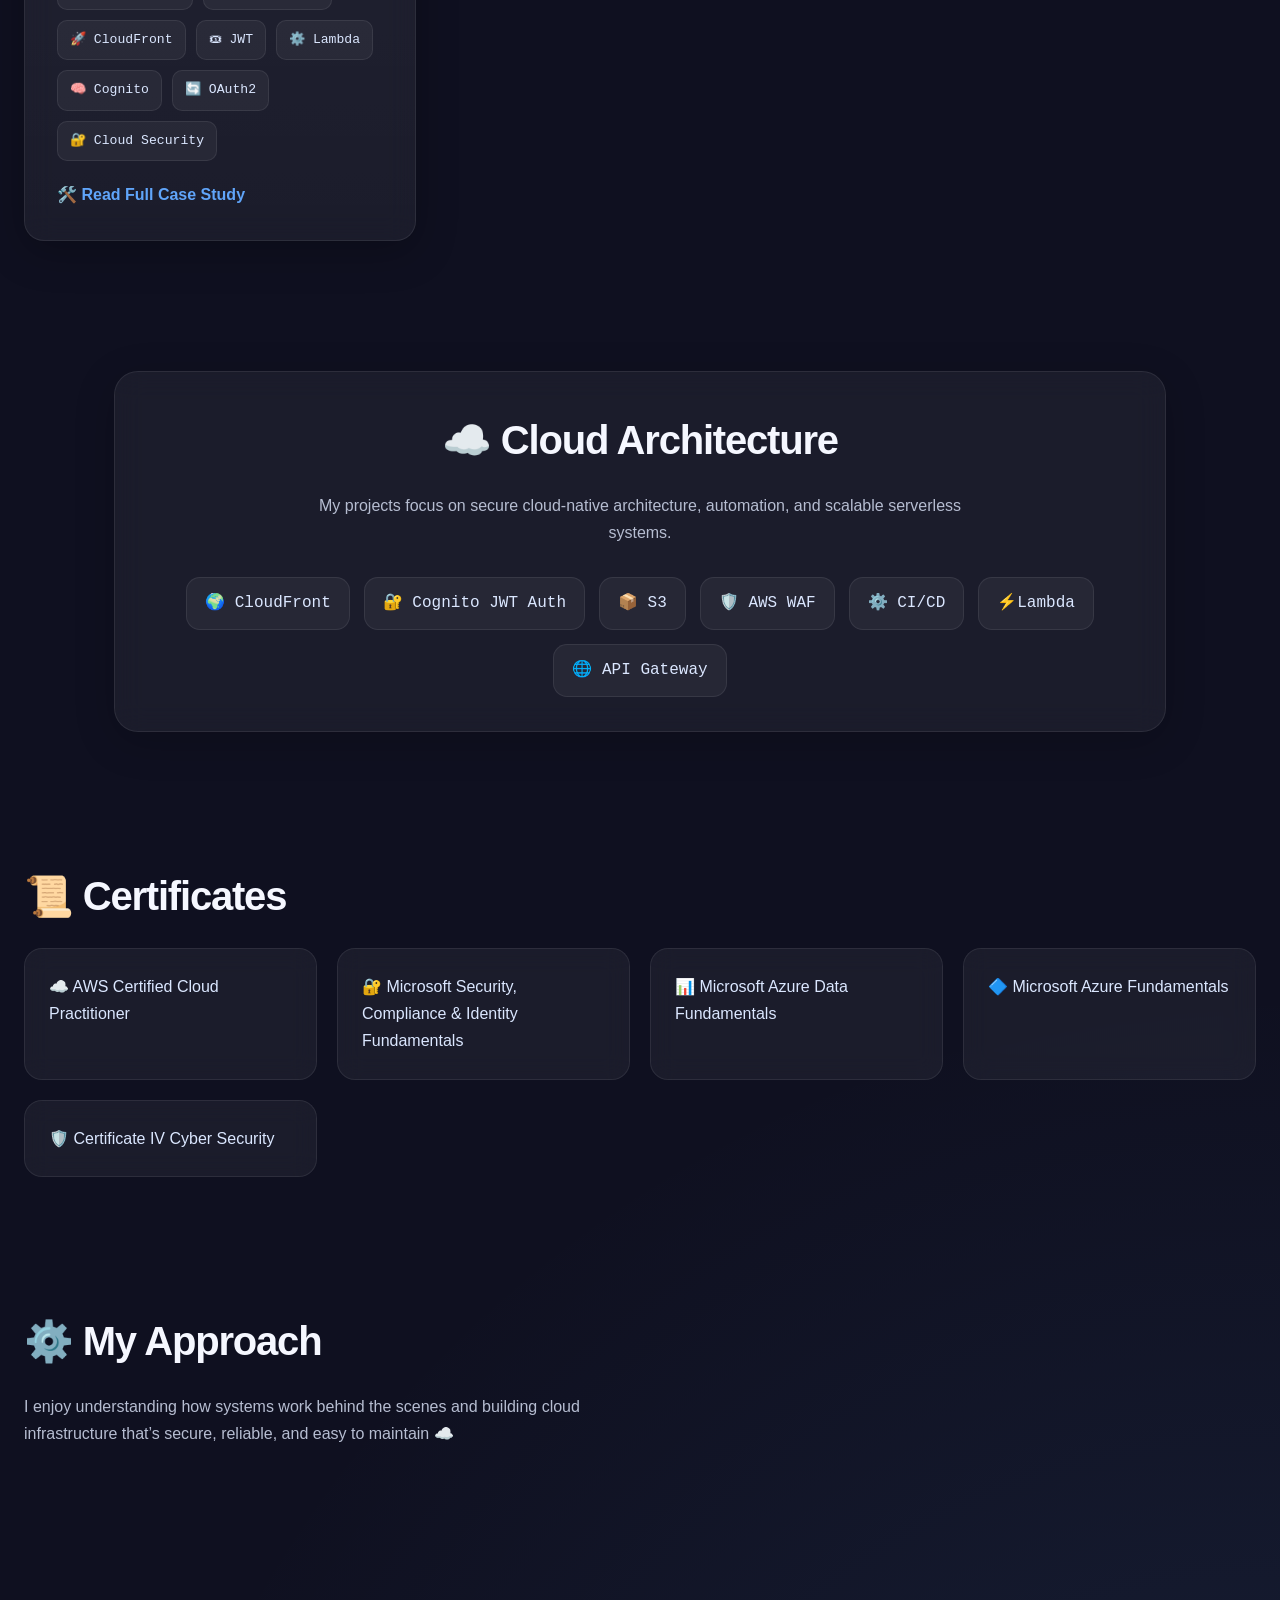
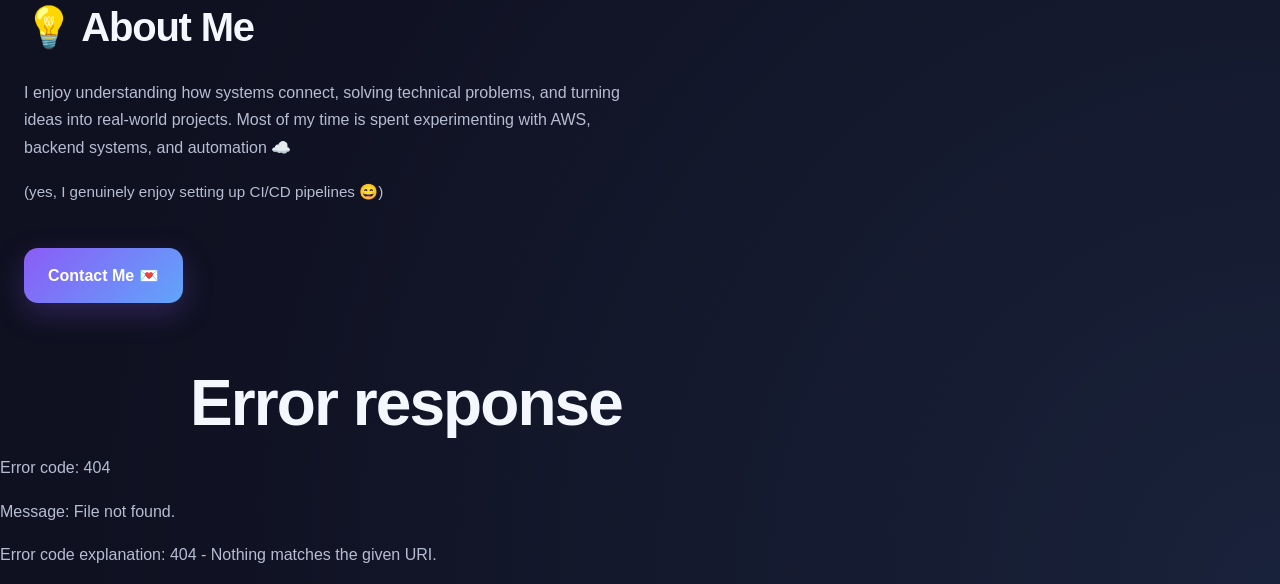
==== commit e9f6aee4: "Add dashboad html page" ====
--- a/index.html
+++ b/index.html
@@ -2,41 +2,33 @@
 <html lang="en">
 <head>
   <meta charset="UTF-8">
-  <title>Sophie | Cloud Engineer ☁️</title>
-  <meta name="viewport" content="width=device-width, initial-scale=1.0">
+    <title>Sophie | Cloud Engineer ☁️</title>
+   <meta name="viewport" content="width=device-width, initial-scale=1.0">
 
   <!-- Font -->
   <link href="https://fonts.googleapis.com/css2?family=Poppins:wght@300;400;600&display=swap" rel="stylesheet">
 
   <!-- CSS -->
   <link rel="stylesheet" href="styles.css?v=2">
-
-     
 </head>
 
 <body>
- <div class="top-links">
-      <a href="https://sophieworld.dev">🏠Home</a>
-      <a href="#projects">💻 Projects</a>
-      <a href="https://github.com/User10538">🐙 GitHub</a>
-      <a href="#contact">📬 Contact Me</a>
-    </div>
-  <!-- HERO -->
-  <header class="hero">
-     
-    <h1>
-      Building secure cloud-native systems that are simple, reliable & fun ☁️
-    </h1>
-    <p class="tagline">
-      Cloud Engineer & Security-Focused Backend Developer ✨
-    </p>
-
-      </header>
-
+   <!-- HEADER -->
+  <div id="header"></div>
+
+  <!-- Feature Project-->
+   <section class="projects">
+    <h2>Feature Projects</h2>
+
+    <div class="project-links">
+      <a href="dashboard.html">🛠️ See it Live</a>
+    </div>
+    
+   </section>
 
   <!-- PROJECTS -->
   <section class="projects">
-    <h2>🐾 Featured Project</h2>
+    <h2>🐾 Projects</h2>
 
 <div class="projects-container" id ="projects">
   
@@ -227,11 +219,8 @@
   <h2>⚙️ My Approach</h2>
 
   <p>
-    I enjoy building systems that are secure,
-    reliable, and easy to maintain.
-    I’m especially interested in cloud automation,
-    backend architecture, and learning how real-world
-    systems scale ☁️
+  I enjoy understanding how systems work behind the scenes and building cloud 
+  infrastructure that’s secure, reliable, and easy to maintain ☁️
   </p>
 
 </section>
@@ -261,12 +250,25 @@
   </section>
 
   <!-- FOOTER -->
-  <footer>
-    <p>Powered by AWS, automation, and curiosity ☁️</p>
-  </footer>
-
-  <!-- SCROLL ANIMATION -->
+  <div id="footer"></div>
+
+
   <script>
+   //Load Header
+    fetch('/components/header.html')
+      .then(response => response.text())
+      .then(data => {
+        document.getElementById('header').innerHTML = data;
+      });
+
+    //Load Footer
+    fetch('/components/footer.html')
+      .then(response => response.text())
+      .then(data => {
+        document.getElementById('footer').innerHTML = data;
+      });
+
+    //SCROLL ANIMATION
     const elements = document.querySelectorAll("section");
 
     const observer = new IntersectionObserver(entries => {
@@ -281,7 +283,8 @@
       el.classList.add("fade-in");
       observer.observe(el);
     });
+
   </script>
 
-</body>
+  </body>
 </html>
